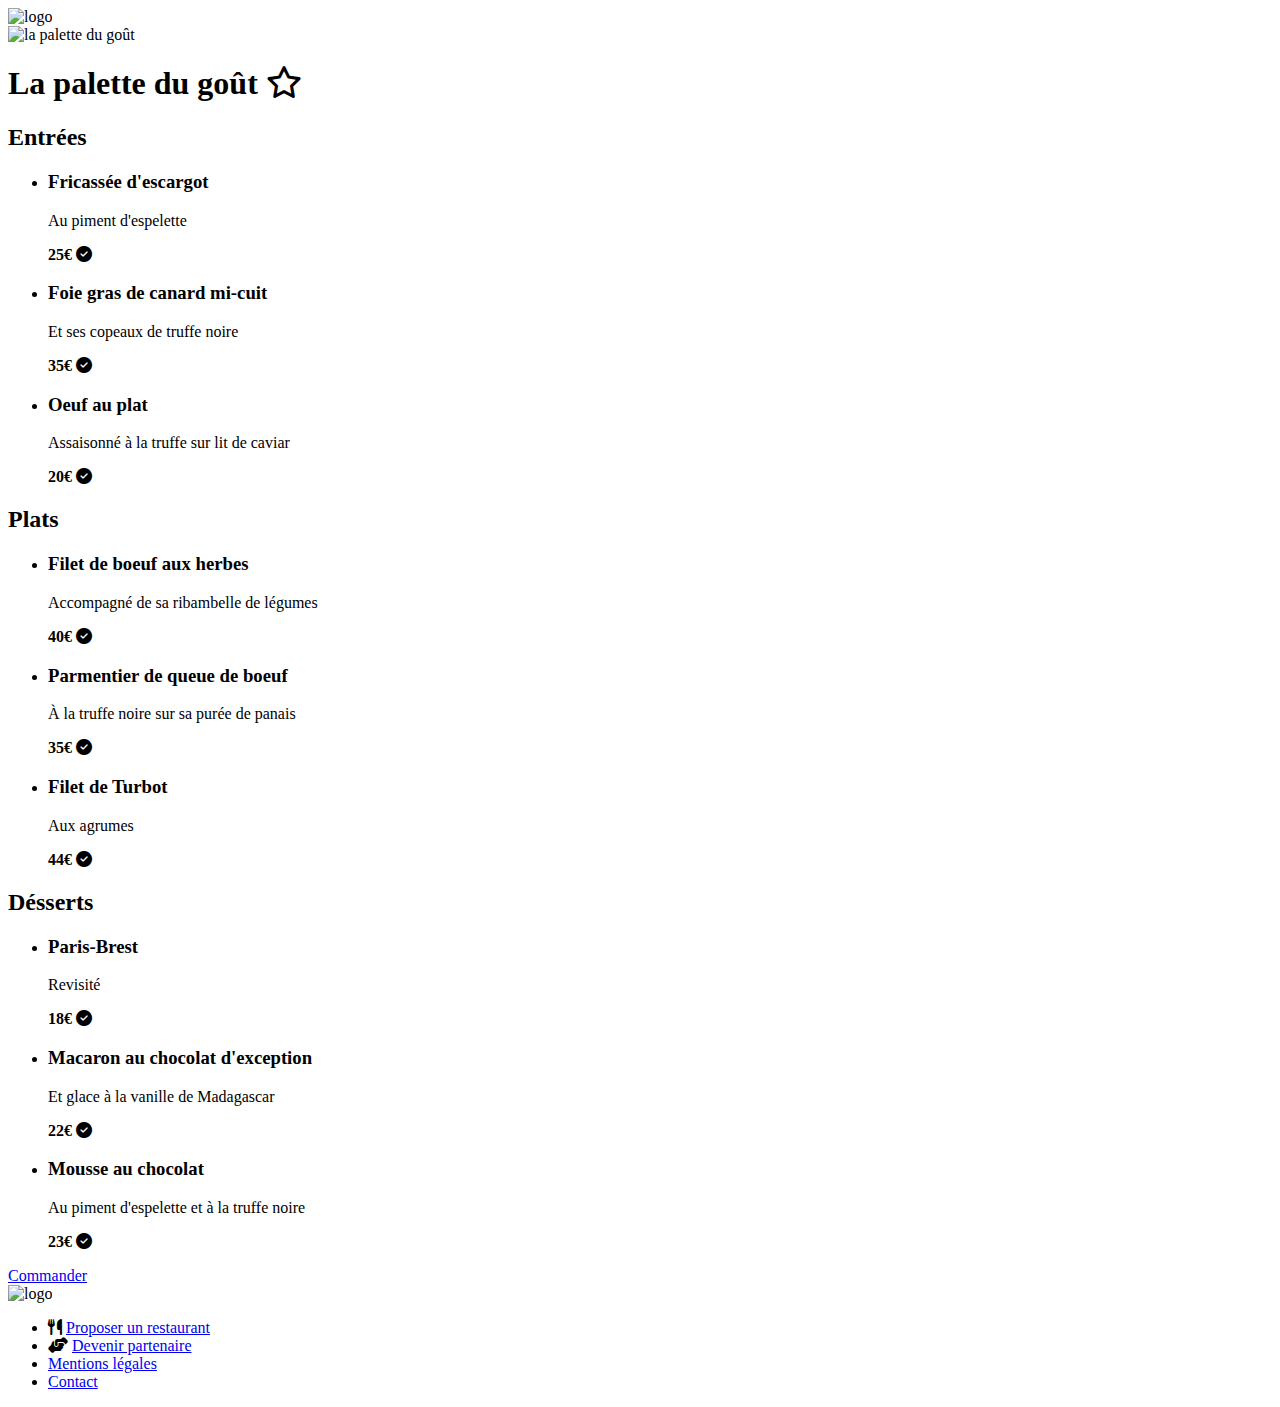
==== cartes/la_palette_du_gout.html @ 10f86289 "post 1" ====
<!DOCTYPE html>
<html lang="fr">
<head>
    <meta charset="UTF-8">
    <meta name="viewport" content="width=device-width, initial-scale=1.0">
    <title>Ohmyfood La palette du goût</title>
    <link rel="stylesheet" href="https://cdnjs.cloudflare.com/ajax/libs/font-awesome/6.1.1/css/all.min.css">
    <link rel="stylesheet" href="style.css">
</head>

<body>
    <header>
        <img src="MaquettesOhmyfood/images/logo/ohmyfood.png" alt="logo" class="logo">
    </header>
    <section>
        <img src="MaquettesOhmyfood/images/restaurants/jay-wennington-N_Y88TWmGwA-unsplash.jpg" alt="la palette du goût" class="photo-resto"/>
    </section>

<main>
    <article class="articles_menus">

        <h1>La palette du goût
            <i class="fa-regular fa-star"></i>
        </h1>

        <section class="menus">
            <h2>Entrées</h2>
            <ul class="entrees_menus">
                <li>
                    <section class="textes_menus">
                        <h3>Fricassée d'escargot</h3>
                        <p>Au piment d'espelette</p>
                    </section>
                    <b>25€</b>
                    <i class="fas fa-circle-check"></i>
                </li>
                <li>
                    <section class="textes_menus">
                        <h3>Foie gras de canard mi-cuit</h3>
                        <p>Et ses copeaux de truffe noire</p>
                    </section>
                    <b>35€</b>
                    <i class="fas fa-circle-check"></i>
                </li>
                <li>
                    <section class="textes_menus">
                        <h3>Oeuf au plat</h3>
                        <p>Assaisonné à la truffe sur lit de caviar</p>
                    </section>
                    <b>20€</b>
                    <i class="fas fa-circle-check"></i>
                </li>
            </ul>
        </section>

        <section class="menus">
            <h2>Plats</h2>
            <ul class="plats_menus">
                <li>
                    <section class="textes_menus">
                        <h3>Filet de boeuf aux herbes</h3>
                        <p>Accompagné de sa ribambelle de légumes</p>
                    </section>
                    <b>40€</b>
                    <i class="fas fa-circle-check"></i>
                </li>
                <li>
                    <section class="textes_menus">
                        <h3>Parmentier de queue de boeuf</h3>
                        <p>À la truffe noire sur sa purée de panais</p>
                    </section>
                    <b>35€</b>
                    <i class="fas fa-circle-check"></i>
                </li>
                <li>
                    <section class="textes_menus">
                        <h3>Filet de Turbot</h3>
                        <p>Aux agrumes</p>
                    </section>
                    <b>44€</b>
                    <i class="fas fa-circle-check"></i>
                </li>
            </ul>
        </section>

        <section class="menus">
            <h2>Désserts</h2>
            <ul class="desserts_menus">
                <li>
                    <section class="textes_menus">
                        <h3>Paris-Brest</h3>
                        <p>Revisité</p>
                    </section>
                    <b>18€</b>
                        <i class="fas fa-circle-check"></i>
                </li>
                <li>
                    <section class="textes_menus">
                        <h3>Macaron au chocolat d'exception</h3>
                        <p>Et glace à la vanille de Madagascar</p>
                    </section>
                    <b>22€</b>
                        <i class="fas fa-circle-check"></i>
                </li>
                <li>
                    <section class="textes_menus">
                        <h3>Mousse au chocolat</h3>
                        <p>Au piment d'espelette et à la truffe noire</p>
                    </section>
                    <b>23€</b>
                    <i class="fas fa-circle-check"></i>
                </li>
            </ul>
        </section>

        <a href="#">Commander</a>
    </article>
</main>
<footer>
    <img src="MaquettesOhmyfood/images/logo/ohmyfood.png" alt="logo" class="logo">
    <ul>
        <li>
            <i class="fas fa-utensils"></i>
            <a href="#">Proposer un restaurant</a>
        </li>
        <li>
            <i class="fas fa-handshake-angle"></i>
            <a href="#">Devenir partenaire</a>
        </li>
        <li>
            <a href="#">Mentions légales</a>
        </li>
        <li>
            <a href="#">Contact</a>
        </li>
    </ul>
</footer>
</body>
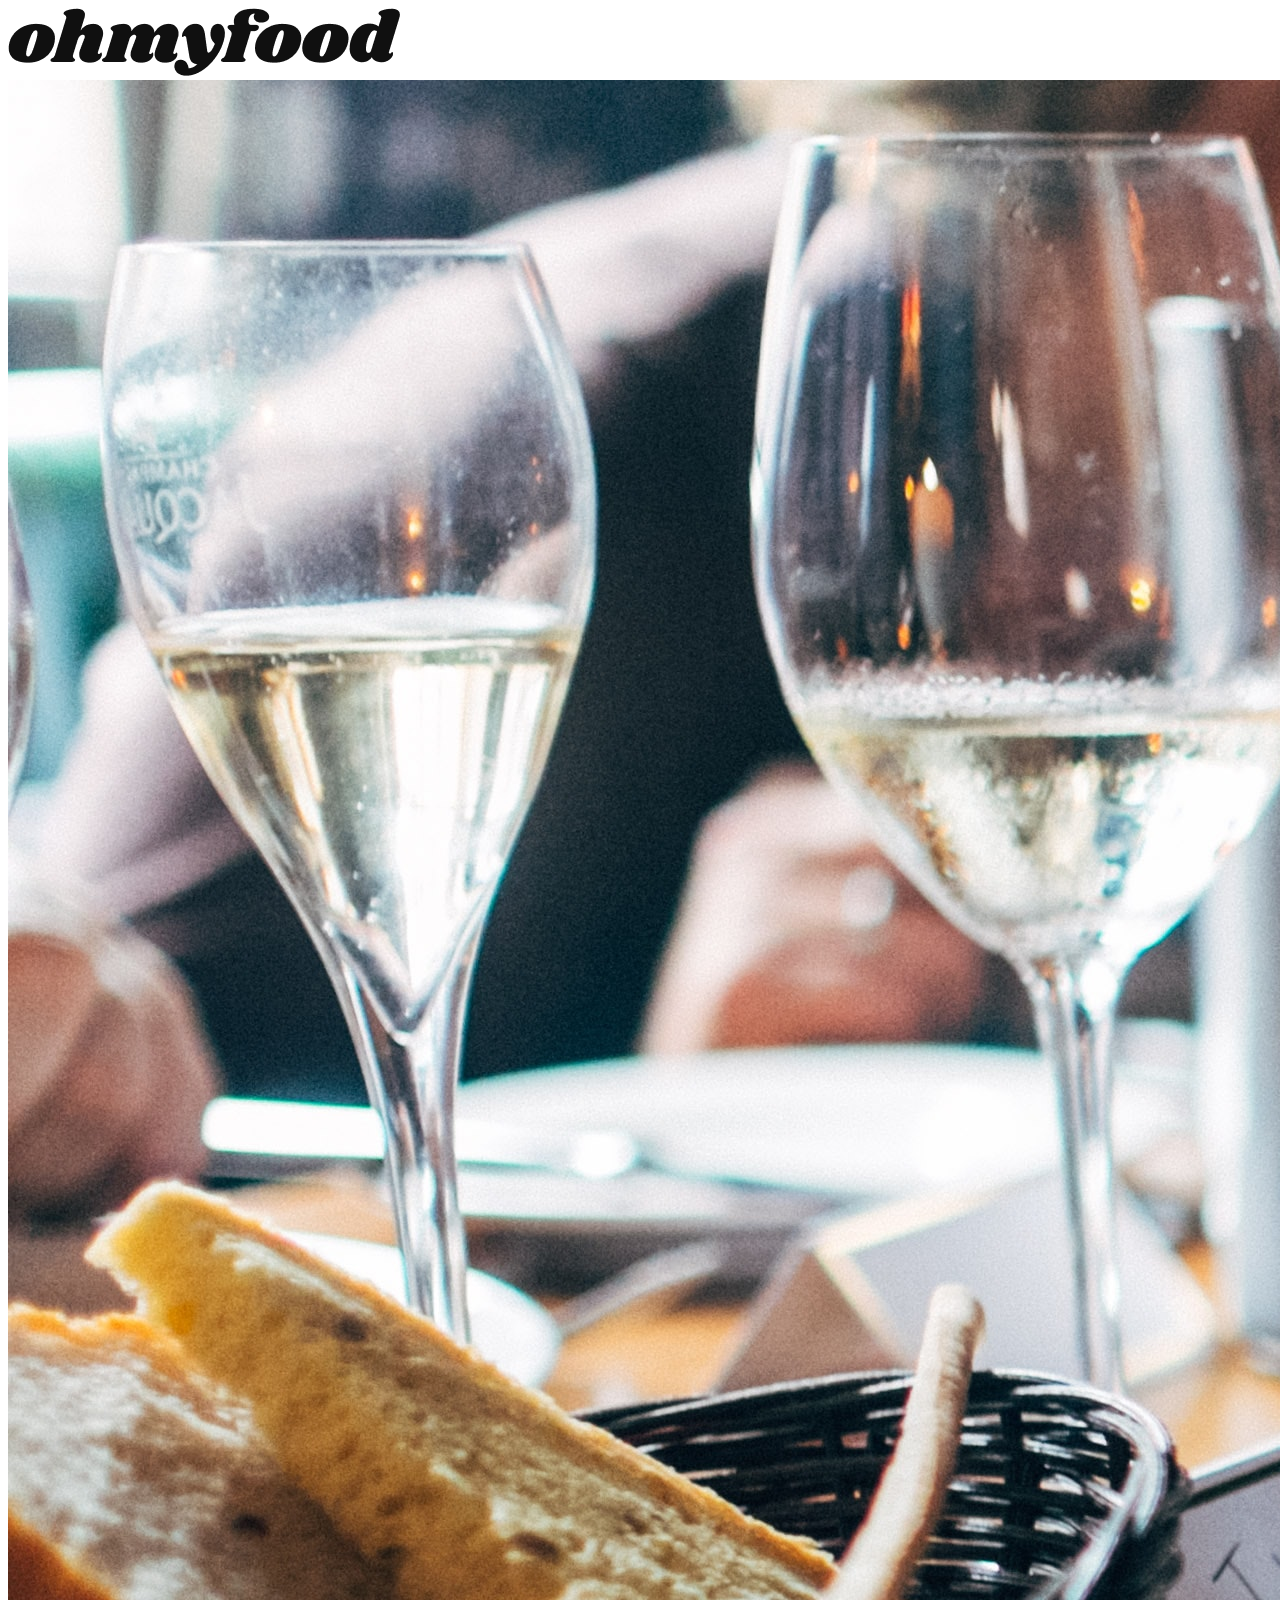
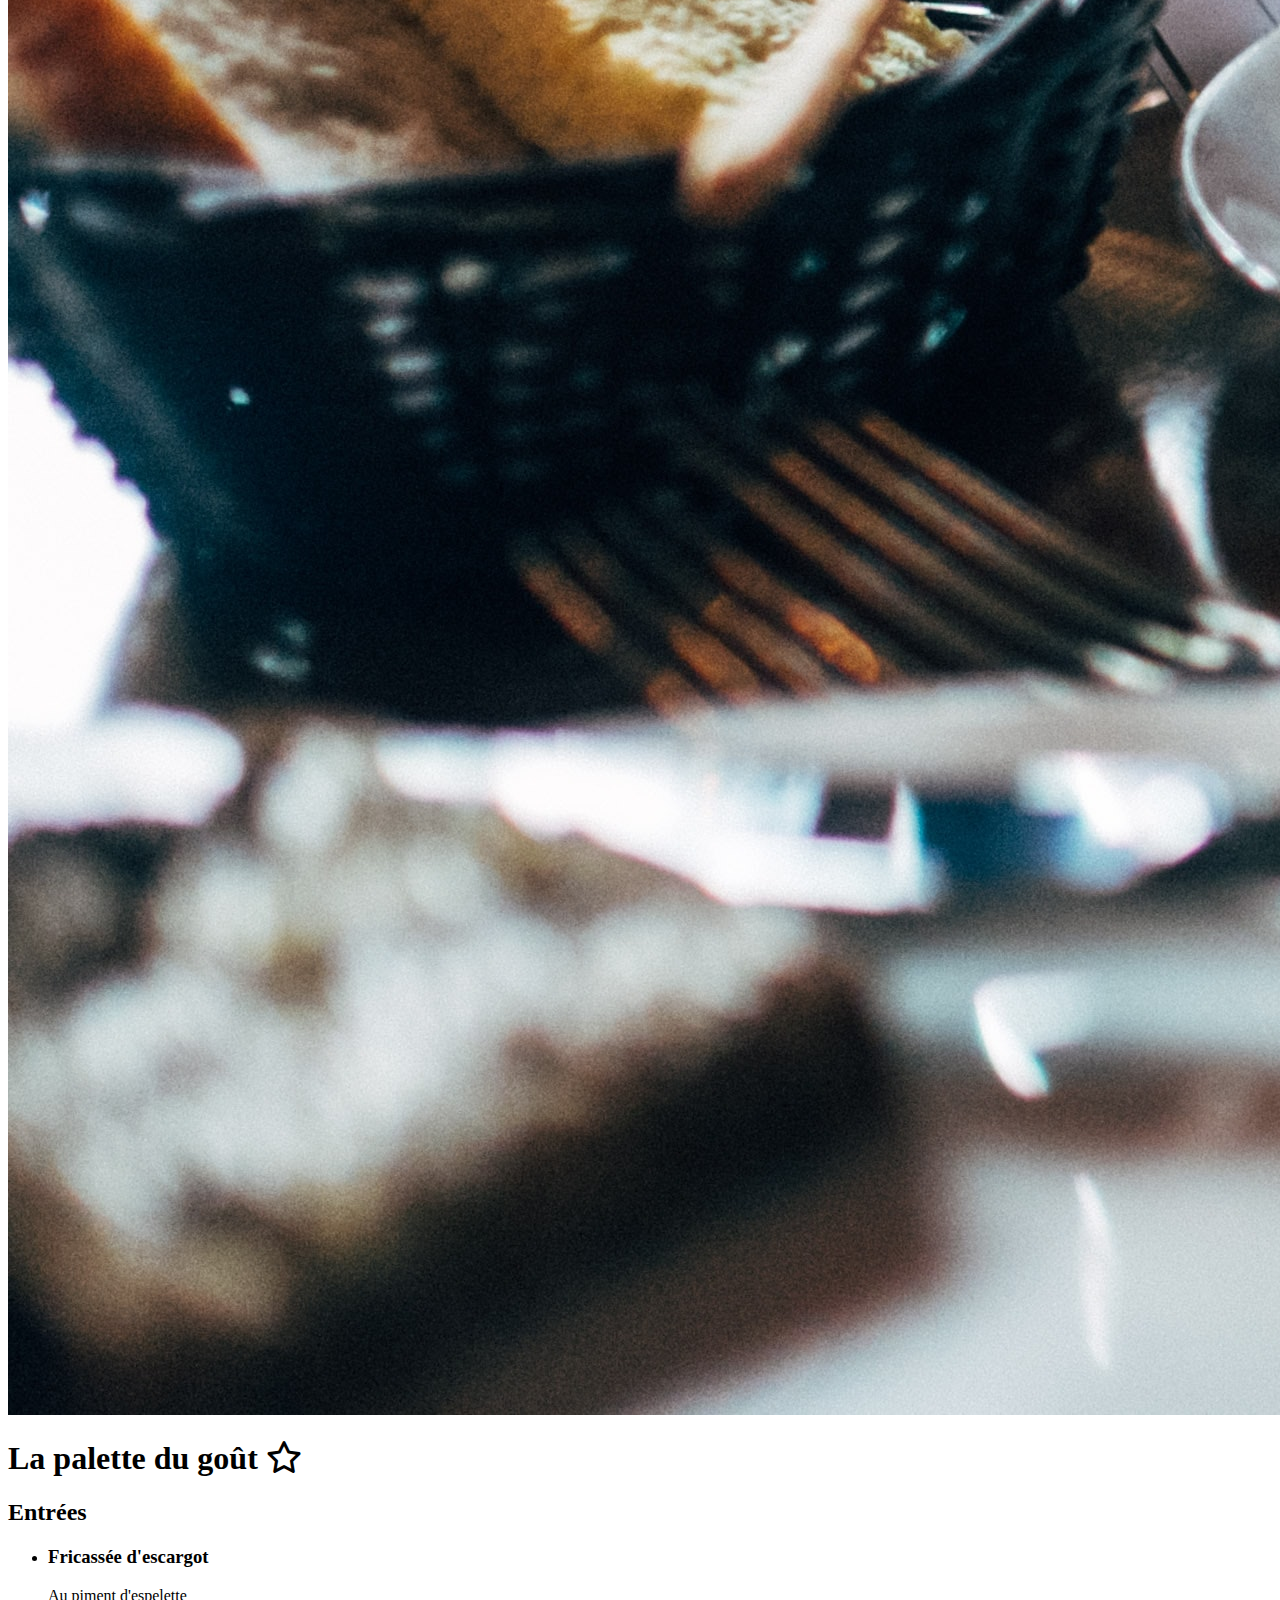
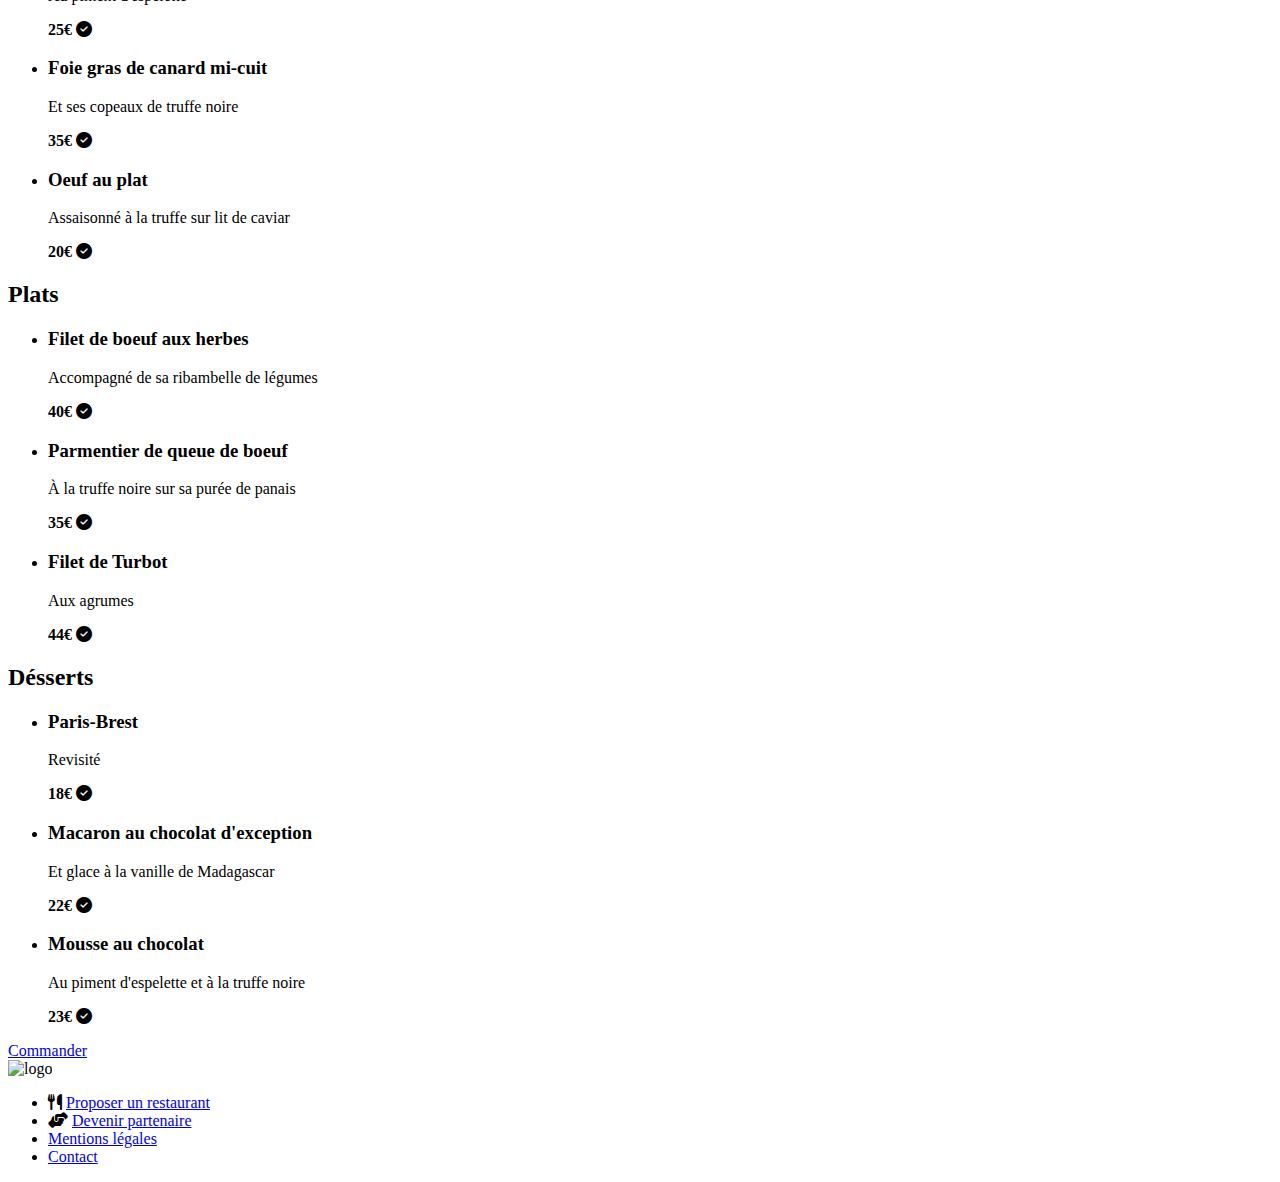
==== commit 3525673a: "chg img header" ====
--- a/cartes/la_palette_du_gout.html
+++ b/cartes/la_palette_du_gout.html
@@ -10,10 +10,10 @@
 
 <body>
     <header>
-        <img src="MaquettesOhmyfood/images/logo/ohmyfood.png" alt="logo" class="logo">
+        <img src="../images/logo/ohmyfood.png" alt="logo" class="logo">
     </header>
     <section>
-        <img src="MaquettesOhmyfood/images/restaurants/jay-wennington-N_Y88TWmGwA-unsplash.jpg" alt="la palette du goût" class="photo-resto"/>
+        <img src="../images/restaurants/jay-wennington-N_Y88TWmGwA-unsplash.jpg" alt="la palette du goût" class="photo-resto"/>
     </section>
 
 <main>
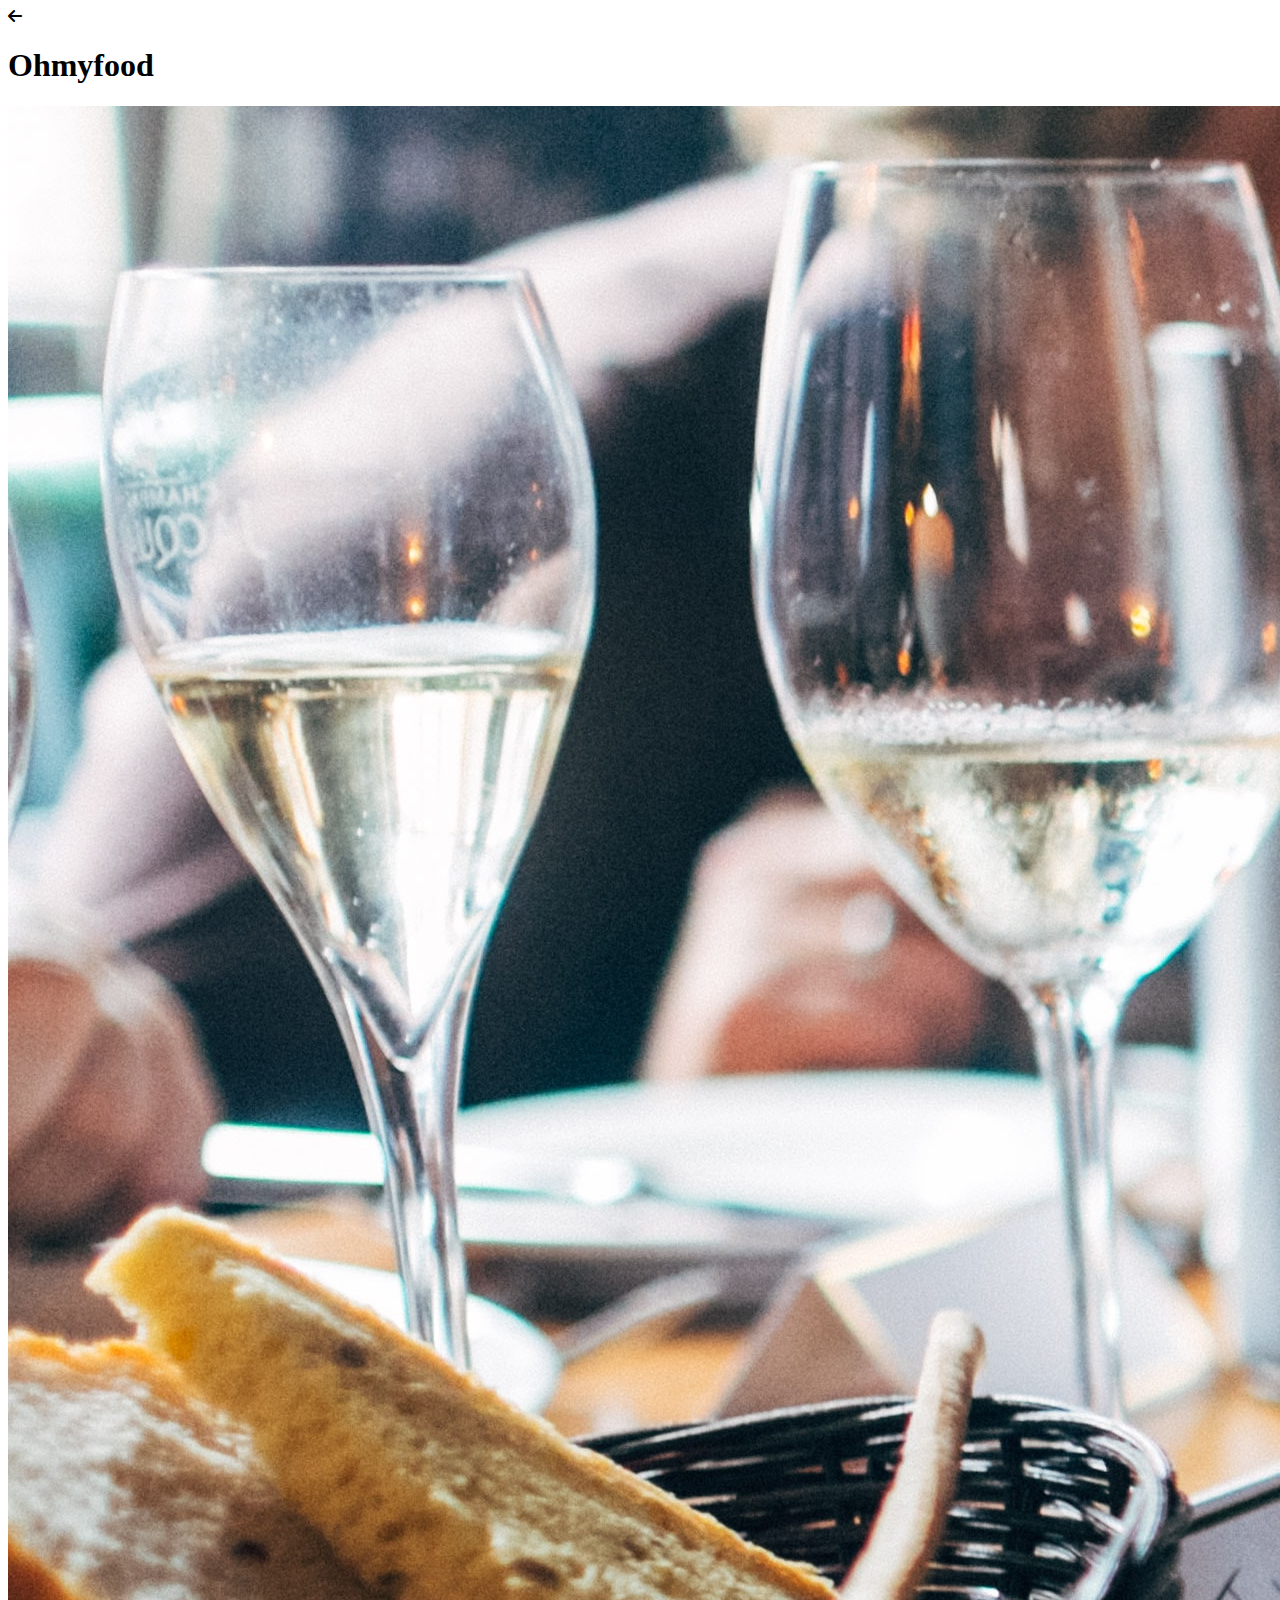
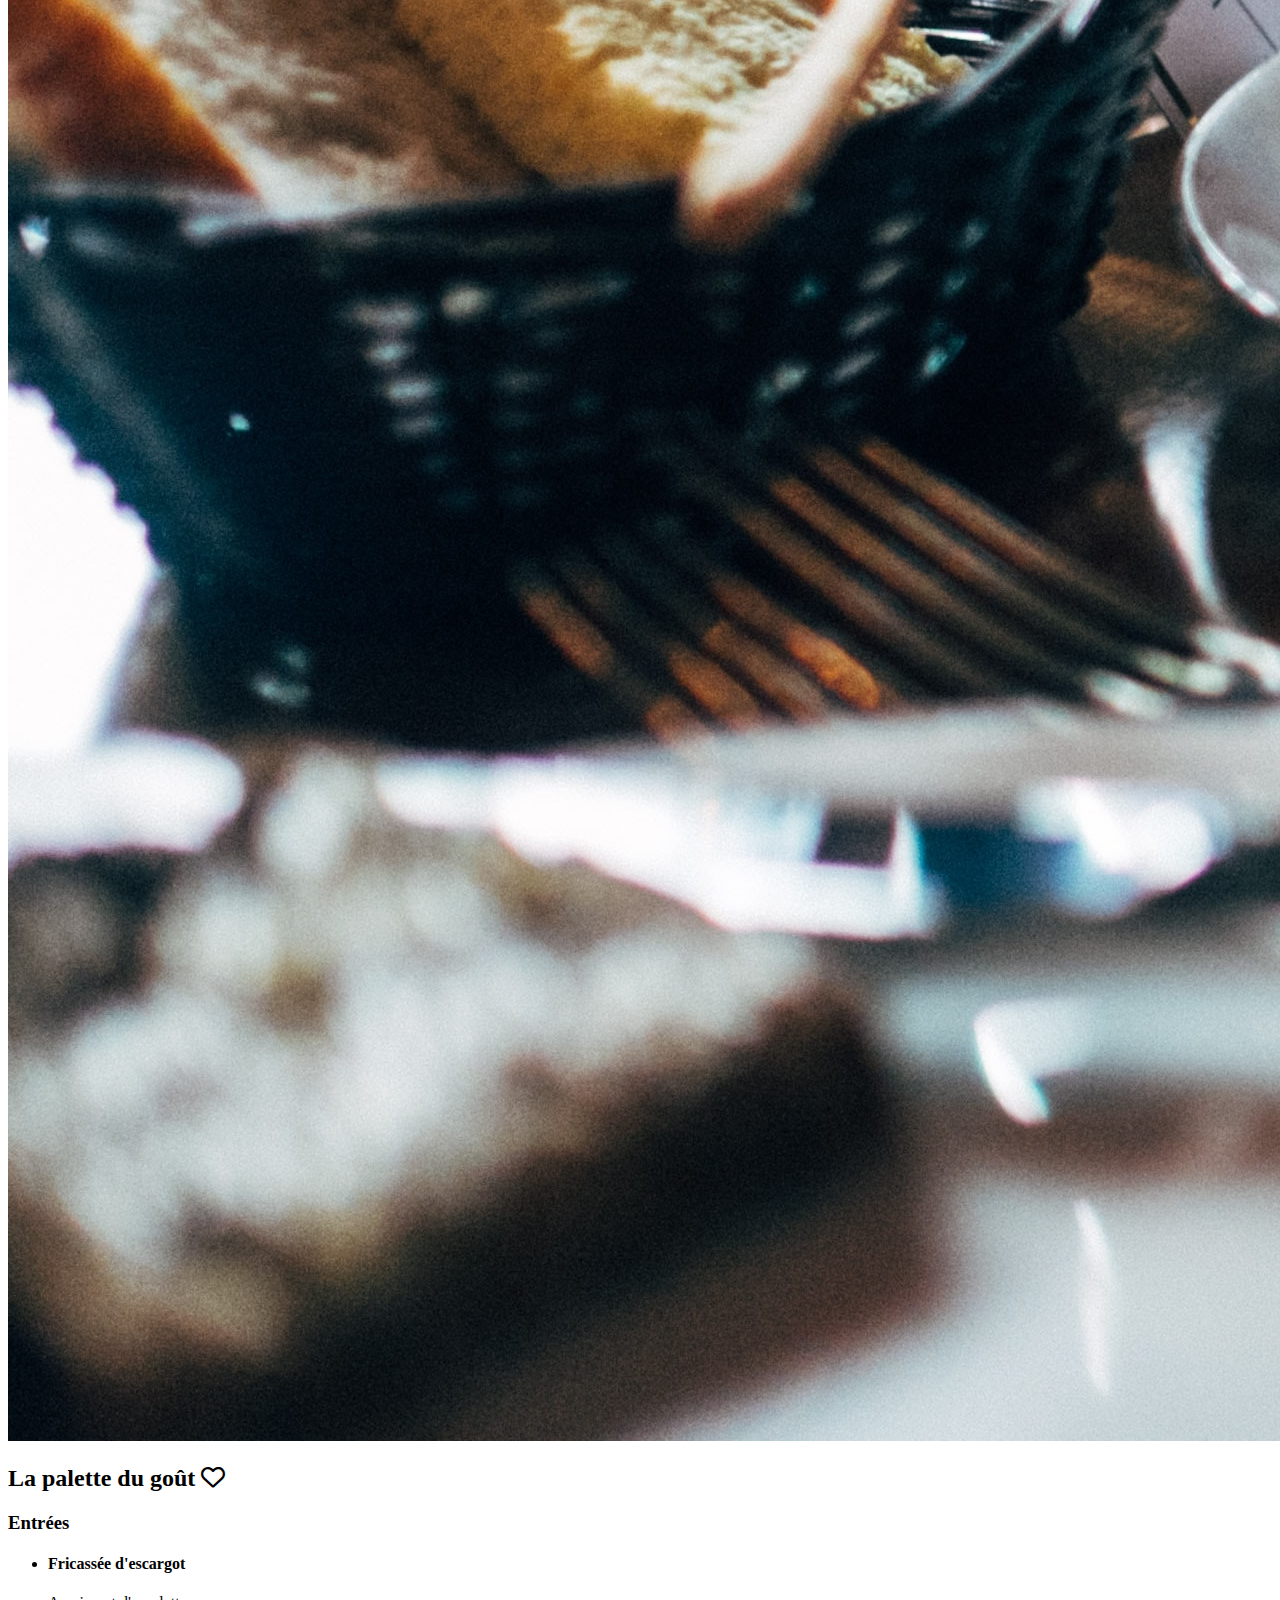
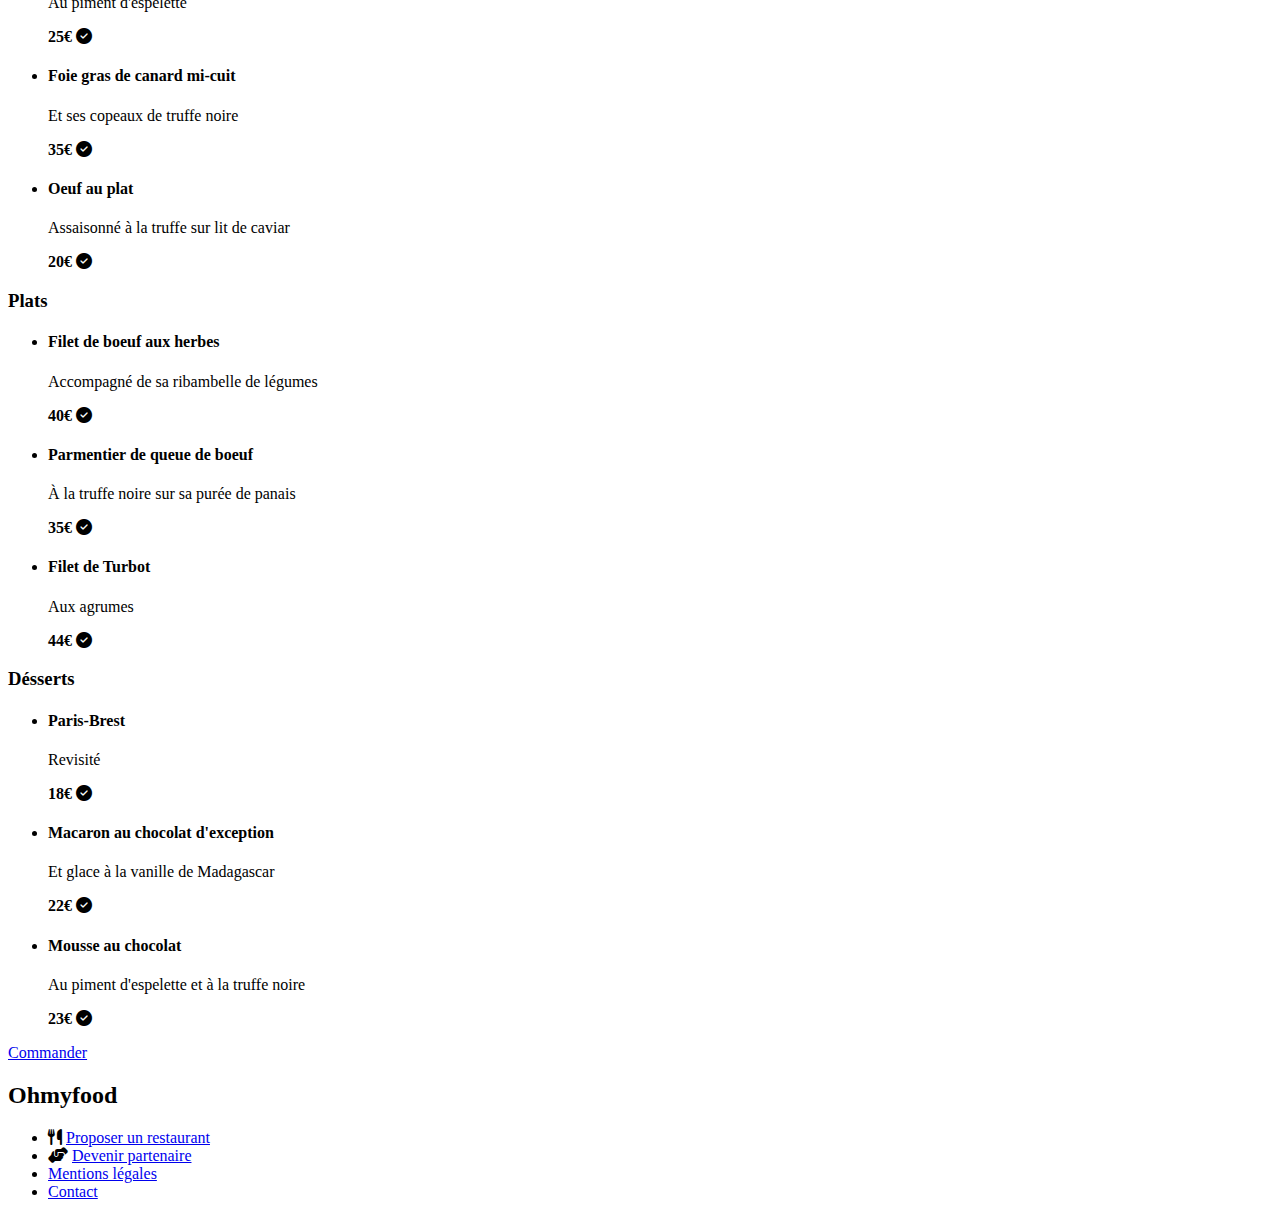
==== commit c83b8001: "css 1" ====
--- a/cartes/la_palette_du_gout.html
+++ b/cartes/la_palette_du_gout.html
@@ -5,30 +5,33 @@
     <meta name="viewport" content="width=device-width, initial-scale=1.0">
     <title>Ohmyfood La palette du goût</title>
     <link rel="stylesheet" href="https://cdnjs.cloudflare.com/ajax/libs/font-awesome/6.1.1/css/all.min.css">
-    <link rel="stylesheet" href="style.css">
+    <link rel="stylesheet" href="../style.css">
 </head>
 
 <body>
+    <header class="header_cartes">
+        <a href="../index.html" class="fleche_retour" title="Retour page précédente"></a>
+        <i class="fa-solid fa-arrow-left"></i>
+        <h1>Ohmyfood</h1>
+    </header>
+
+<main class="main_cartes">
     <header>
-        <img src="../images/logo/ohmyfood.png" alt="logo" class="logo">
+        <img src="../images/restaurants/jay-wennington-N_Y88TWmGwA-unsplash.jpg" alt="la palette du goût" class="photo-menus"/>
     </header>
-    <section>
-        <img src="../images/restaurants/jay-wennington-N_Y88TWmGwA-unsplash.jpg" alt="la palette du goût" class="photo-resto"/>
-    </section>
 
-<main>
     <article class="articles_menus">
 
-        <h1>La palette du goût
-            <i class="fa-regular fa-star"></i>
-        </h1>
+        <h2>La palette du goût
+            <i class="fa-regular fa-heart heart-menus"></i>
+        </h2>
 
         <section class="menus">
-            <h2>Entrées</h2>
+            <h3>Entrées</h3>
             <ul class="entrees_menus">
                 <li>
                     <section class="textes_menus">
-                        <h3>Fricassée d'escargot</h3>
+                        <h4>Fricassée d'escargot</h4>
                         <p>Au piment d'espelette</p>
                     </section>
                     <b>25€</b>
@@ -36,7 +39,7 @@
                 </li>
                 <li>
                     <section class="textes_menus">
-                        <h3>Foie gras de canard mi-cuit</h3>
+                        <h4>Foie gras de canard mi-cuit</h4>
                         <p>Et ses copeaux de truffe noire</p>
                     </section>
                     <b>35€</b>
@@ -44,7 +47,7 @@
                 </li>
                 <li>
                     <section class="textes_menus">
-                        <h3>Oeuf au plat</h3>
+                        <h4>Oeuf au plat</h4>
                         <p>Assaisonné à la truffe sur lit de caviar</p>
                     </section>
                     <b>20€</b>
@@ -54,11 +57,11 @@
         </section>
 
         <section class="menus">
-            <h2>Plats</h2>
+            <h3>Plats</h3>
             <ul class="plats_menus">
                 <li>
                     <section class="textes_menus">
-                        <h3>Filet de boeuf aux herbes</h3>
+                        <h4>Filet de boeuf aux herbes</h4>
                         <p>Accompagné de sa ribambelle de légumes</p>
                     </section>
                     <b>40€</b>
@@ -66,7 +69,7 @@
                 </li>
                 <li>
                     <section class="textes_menus">
-                        <h3>Parmentier de queue de boeuf</h3>
+                        <h4>Parmentier de queue de boeuf</h4>
                         <p>À la truffe noire sur sa purée de panais</p>
                     </section>
                     <b>35€</b>
@@ -74,7 +77,7 @@
                 </li>
                 <li>
                     <section class="textes_menus">
-                        <h3>Filet de Turbot</h3>
+                        <h4>Filet de Turbot</h4>
                         <p>Aux agrumes</p>
                     </section>
                     <b>44€</b>
@@ -84,11 +87,11 @@
         </section>
 
         <section class="menus">
-            <h2>Désserts</h2>
+            <h3>Désserts</h3>
             <ul class="desserts_menus">
                 <li>
                     <section class="textes_menus">
-                        <h3>Paris-Brest</h3>
+                        <h4>Paris-Brest</h4>
                         <p>Revisité</p>
                     </section>
                     <b>18€</b>
@@ -96,7 +99,7 @@
                 </li>
                 <li>
                     <section class="textes_menus">
-                        <h3>Macaron au chocolat d'exception</h3>
+                        <h4>Macaron au chocolat d'exception</h4>
                         <p>Et glace à la vanille de Madagascar</p>
                     </section>
                     <b>22€</b>
@@ -104,7 +107,7 @@
                 </li>
                 <li>
                     <section class="textes_menus">
-                        <h3>Mousse au chocolat</h3>
+                        <h4>Mousse au chocolat</h4>
                         <p>Au piment d'espelette et à la truffe noire</p>
                     </section>
                     <b>23€</b>
@@ -117,7 +120,7 @@
     </article>
 </main>
 <footer>
-    <img src="MaquettesOhmyfood/images/logo/ohmyfood.png" alt="logo" class="logo">
+    <h2>Ohmyfood</h2>
     <ul>
         <li>
             <i class="fas fa-utensils"></i>
--- a/style.css
+++ b/style.css
@@ -0,0 +1,372 @@
+@import url('https://fonts.googleapis.com/css2?family=Roboto:wght@400;500;700&family=Shrikhand&display=swap');
+
+@media screen and (max-width: 767px) {
+body {
+    box-sizing: content-box;
+    margin: auto;
+    font-size: 16px;
+    font-family: "Roboto", Arial, sans-serif;
+}
+/*---------------header-----------------*/
+
+header {
+  width: 100%;
+  font-family: "Shrikhand";
+  text-align: center;
+  }
+
+form {
+  margin: auto;
+	padding: 20px 0 20px 0;
+  width: 100%;
+  background-color: rgb(222, 222, 222);
+  text-align: center;
+}
+
+.searchbar {
+	border: none;
+  text-align: center;
+  background-color: rgb(222, 222, 222);
+  font-size: 15px;
+  color: black;
+  width: 120px;
+}
+
+.searchbar:focus{
+  outline: none;
+}
+
+.searchbar::placeholder{
+  opacity: 1;
+  color: black;
+}
+
+.presentation {
+  display: flex;
+  flex-direction: column;
+  align-items: center;
+  margin-bottom: 50px;
+  padding: 30px 0 50px 0;
+  background-color: rgb(232, 232, 232);
+}
+
+.presentation h2{
+  margin: 0;
+  padding-bottom: 10px;
+  width: 90%;
+  text-align: center;
+}
+
+.presentation p {
+  margin: 0;
+  padding-bottom: 25px;
+  width: 90%;
+  text-align: center;
+}
+
+.presentation a {
+  border: none;
+  border-radius: 30px;
+  padding: 18px 30px 18px 30px;
+  background-color: rgb(180, 133, 223);
+  box-shadow: 0 5px 5px 5px rgba(128, 128, 128, 0.148);
+  color: white;
+  text-decoration: none;
+}
+
+.fonctionnement h2{
+  margin: auto;
+  margin-top: auto;
+  width: 90%;
+  margin-top: 50px;
+  font-size: 25px;
+  font-weight: bold;
+  margin-bottom: 25px;
+}
+
+.fonctionnement_liste {
+  padding: 0%;
+  padding-bottom: 10px;
+}
+
+.fonctionnement li {
+  position: relative;
+  display: flex;
+  flex-direction: row;
+  align-items: center;
+  margin: auto;
+  margin-bottom: 25px;
+  border-radius: 25px;
+  padding: 8px 0 8px 0;
+  width: 85%;
+  box-shadow:0 5px 5px 5px rgba(86, 86, 86, 0.171);
+  background-color: rgb(232, 232, 232);
+}
+
+.fonctionnement_liste .fas {
+  margin: 0 20px 0 30px;
+  text-decoration: none;
+  color: rgb(156, 156, 156);
+  font-size: 20px;
+}
+
+.fonct_nbr {
+  position: absolute;
+  left: -11px;
+  border-radius: 100%;
+  padding: 3px 8px;
+  font-size: 18px;
+  background-color: rgb(202, 113, 202);
+  color: white;
+}
+
+main article {
+  display: flex;
+  flex-direction: column;
+  padding: 50px 0 40px 0;
+  width: 100%;
+  background-color: rgb(217, 217, 217);
+}
+
+.restaurants h2 {
+  margin: auto;
+  width: 90%;
+}
+
+main a {
+  text-decoration: none;
+}
+
+.selections_restaurants{
+  position: relative;
+  display: flex;
+  flex-direction: column;
+  margin: 20px;
+  border-radius: 30px;
+  height: 250px;
+  overflow: hidden;
+  box-shadow:0 5px 5px 5px rgb(179, 179, 179);
+  background-color: white;
+}
+
+.photo-resto{
+  width: 100%;
+  height: 100%;
+  object-fit: cover;
+  overflow: hidden;
+}
+
+.selections_restaurants h3{
+  margin: 20px 0 0 15px;
+  color: #000000;
+}
+
+.selections_restaurants p {
+  margin: 5px 0 0 15px;
+  color: #000000;
+}
+
+figure i {
+  position: absolute;
+  right: 30px;
+  bottom: 28px;
+  font-size: 20px;
+  cursor: pointer;
+  color: black;
+}
+
+.full-heart {
+  font-size: 40px;
+  opacity: 0;
+}
+
+.full-heart:active {
+  opacity: 1;
+  color: rgb(186, 51, 155);
+}
+
+footer {
+  background-color: rgb(59, 59, 59);
+  color: #ffffff;
+}
+
+footer h2 {
+  margin: 0;
+  padding: 20px 0 20px 20px;
+  font-size: 20px;
+  font-family: "Shrikhand";
+}
+
+footer a {
+  text-decoration: none;
+  color: #ffffff;
+}
+
+footer ul {
+  margin: 0;
+  padding-bottom: 20px;
+  padding-left: 20px;
+  list-style-type: none;
+}
+
+footer li {
+  padding-bottom: 10px;
+}
+
+.fa-utensils {
+  padding-right: 15px;
+}
+
+.fa-handshake-angle {
+  padding-right: 10px;
+}
+
+.header_cartes {
+  position: relative;
+}
+
+.header_cartes i {
+  position: absolute;
+  top: 10px; 
+  left: 20px;
+  font-size: 25px;
+}
+
+.header_cartes h1{
+  font-weight: bold;
+  font-family: "Shrikhand";
+  font-size: 30px;
+  text-align: center;
+}
+
+.header_cartes a {
+  text-decoration: none;
+  color: #000000;
+}
+
+.photo-menus {
+  width: 100%;
+  max-height: 500px;
+  min-height: 360px;
+  object-fit: cover;
+}
+
+.main_cartes header {
+  height: 300px;
+}
+
+.articles_menus {
+  position: relative;
+  display: flex;
+  flex-direction: column;
+  border-radius: 80px 80px 0 0;
+  border-top-left-radius: 40px;
+  border-top-right-radius: 40px;
+  background-color: rgb(232, 232, 232);
+}
+
+.articles_menus h2 {
+  display: flex;
+  justify-content: space-between;
+  align-items: center;
+  margin: 0;
+  margin-right: 50px;
+  padding-left: 20px;
+  font-family: 'Shrikhand';
+}
+
+.heart-menus {
+  position: absolute;
+  right: 40px;
+  font-size: 20px;
+}
+
+.menus {
+  width: 100%;
+}
+
+.articles_menus h3 {
+  padding-left: 20px;
+  font-weight: normal;
+  text-transform: uppercase;
+}
+
+.articles_menus h3::after{
+  display: flex;
+  border-bottom: 3px solid rgb(130, 238, 182);
+  padding-top: 5px;
+  width: 60px;
+  font-size: 0;
+  content: "-";
+}
+
+.articles_menus ul {
+  display: flex;
+  flex-direction: column;
+  align-items: center;
+  margin-bottom: 5px;
+  padding: 0;
+  list-style-type: none;
+}
+
+.articles_menus li {
+  position: relative;
+  display: flex;
+  justify-content: space-between;
+  align-items: flex-end;
+  margin-bottom: 15px;
+  border-radius: 18px;
+  padding: 12px 0 10px 12px;
+  width: 90%;
+  box-shadow: 5px 5px 3px var(--dark-grey-shadow);
+  overflow: hidden;
+  background-color: #ffffff;
+  cursor: pointer;
+}
+
+.textes_menus {
+  width: 90%;
+  overflow: hidden;
+  text-overflow: ellipsis;
+  white-space: nowrap;
+}
+
+.articles_menus h4 {
+  margin: 0;
+  padding-bottom: 5px; 
+  font-size: 15px;
+  overflow: hidden;
+  text-overflow: ellipsis;
+}
+
+.articles_menus p {
+  margin: 0 10px 5px 0;
+  overflow: hidden;
+  font-size: 13px;
+  text-overflow: ellipsis;
+}
+
+.articles_menus b {
+  display: block;
+  padding-left: 20px;
+  padding-right: 20px;
+  font-weight: bold;
+}
+
+.articles_menus a {
+  text-align: center;
+  border: none;
+  border-radius: 30px;
+  padding: 12px 18px 12px 18px;
+  background-color: rgb(180, 133, 223);
+  box-shadow: 0 5px 5px 5px rgba(128, 128, 128, 0.148);
+  color: white;
+  text-decoration: none;
+  margin-left: 25%;
+  margin-right: 25%;
+  margin-top: 5%;
+}
+
+
+
+}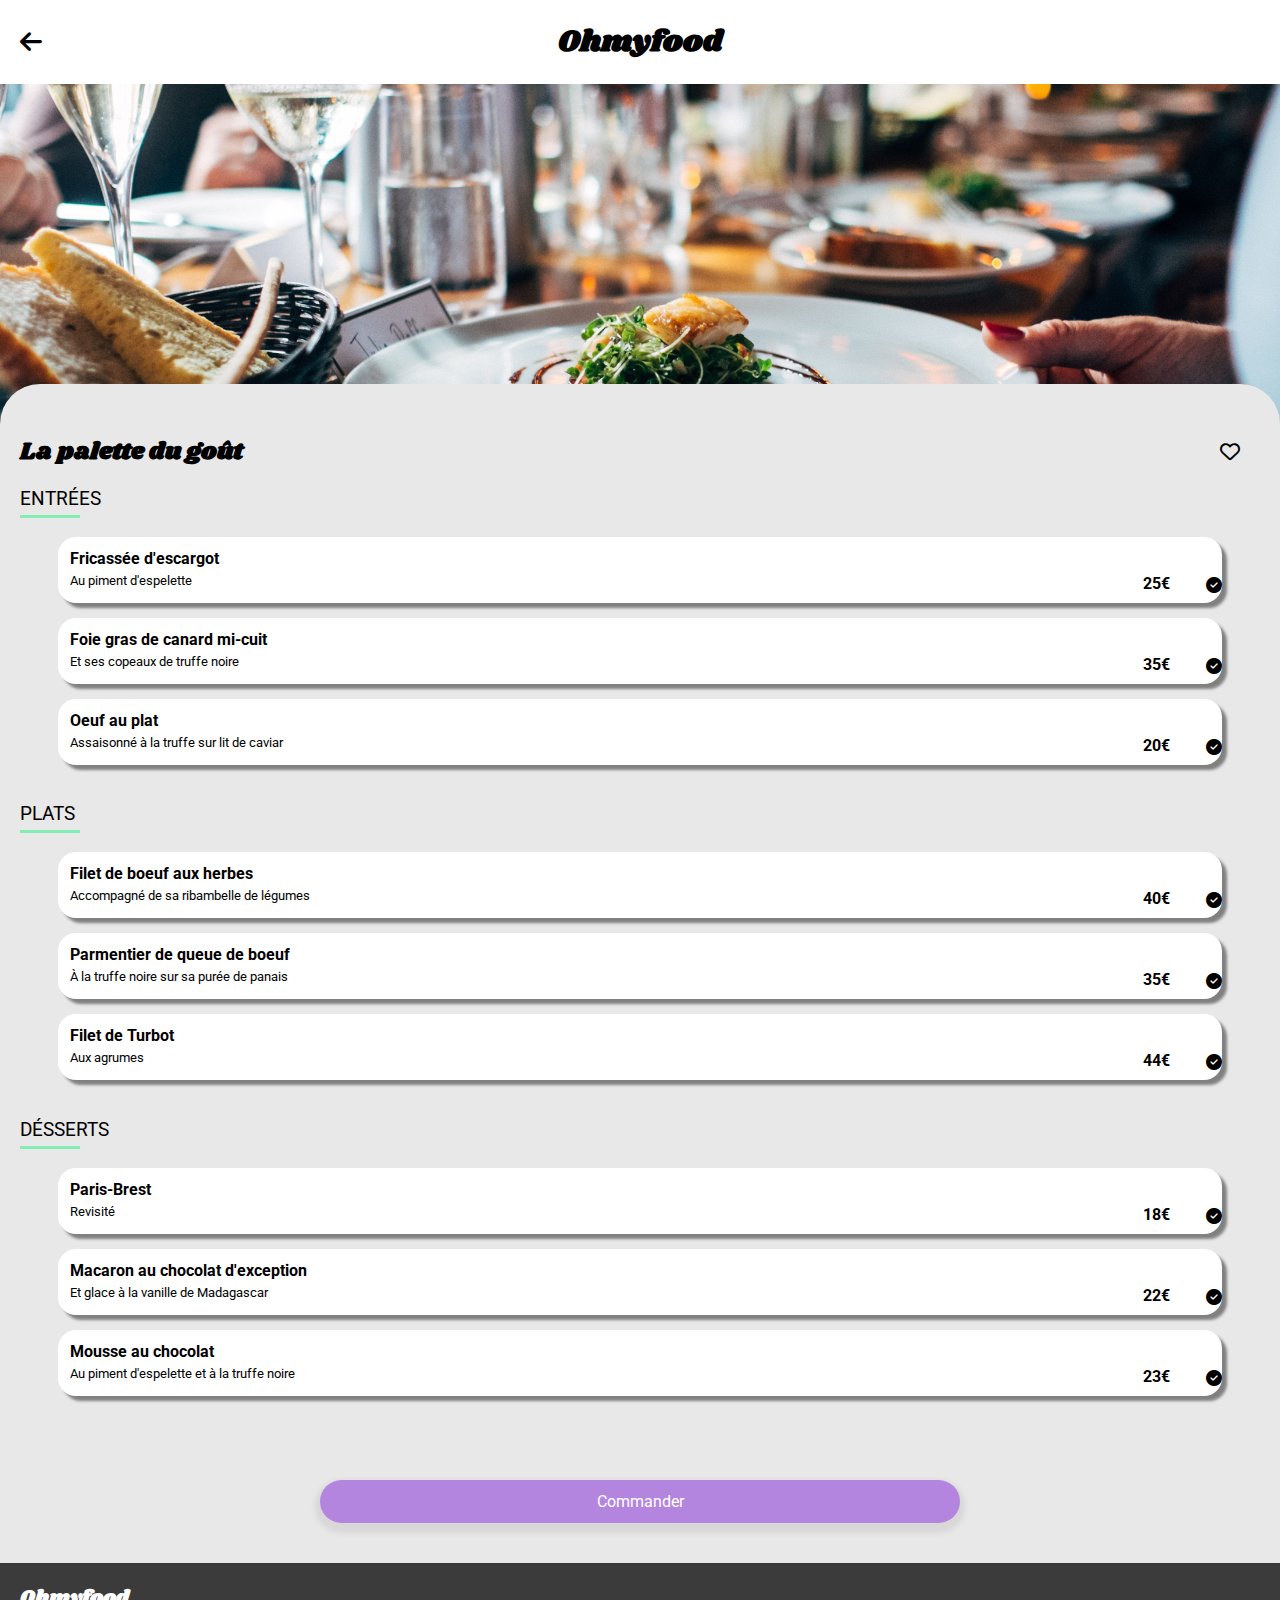
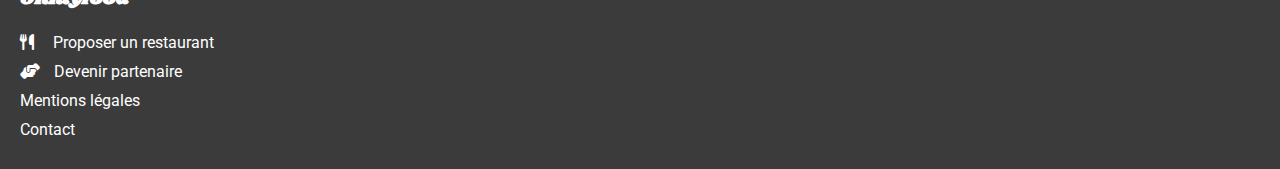
==== commit a22980a7: "css 1.2" ====
--- a/cartes/la_palette_du_gout.html
+++ b/cartes/la_palette_du_gout.html
@@ -10,8 +10,9 @@
 
 <body>
     <header class="header_cartes">
-        <a href="../index.html" class="fleche_retour" title="Retour page précédente"></a>
-        <i class="fa-solid fa-arrow-left"></i>
+        <a href="../index.html" class="fleche_retour" title="Retour page précédente">
+            <i class="fa-solid fa-arrow-left"></i>
+        </a>
         <h1>Ohmyfood</h1>
     </header>
 
--- a/style.css
+++ b/style.css
@@ -1,6 +1,5 @@
 @import url('https://fonts.googleapis.com/css2?family=Roboto:wght@400;500;700&family=Shrikhand&display=swap');
 
-@media screen and (max-width: 767px) {
 body {
     box-sizing: content-box;
     margin: auto;
@@ -318,7 +317,7 @@
   border-radius: 18px;
   padding: 12px 0 10px 12px;
   width: 90%;
-  box-shadow: 5px 5px 3px var(--dark-grey-shadow);
+  box-shadow: 5px 5px 3px grey;
   overflow: hidden;
   background-color: #ffffff;
   cursor: pointer;
@@ -334,7 +333,7 @@
 .articles_menus h4 {
   margin: 0;
   padding-bottom: 5px; 
-  font-size: 15px;
+  font-size: 16px;
   overflow: hidden;
   text-overflow: ellipsis;
 }
@@ -367,6 +366,3 @@
   margin-top: 5%;
 }
 
-
-
-}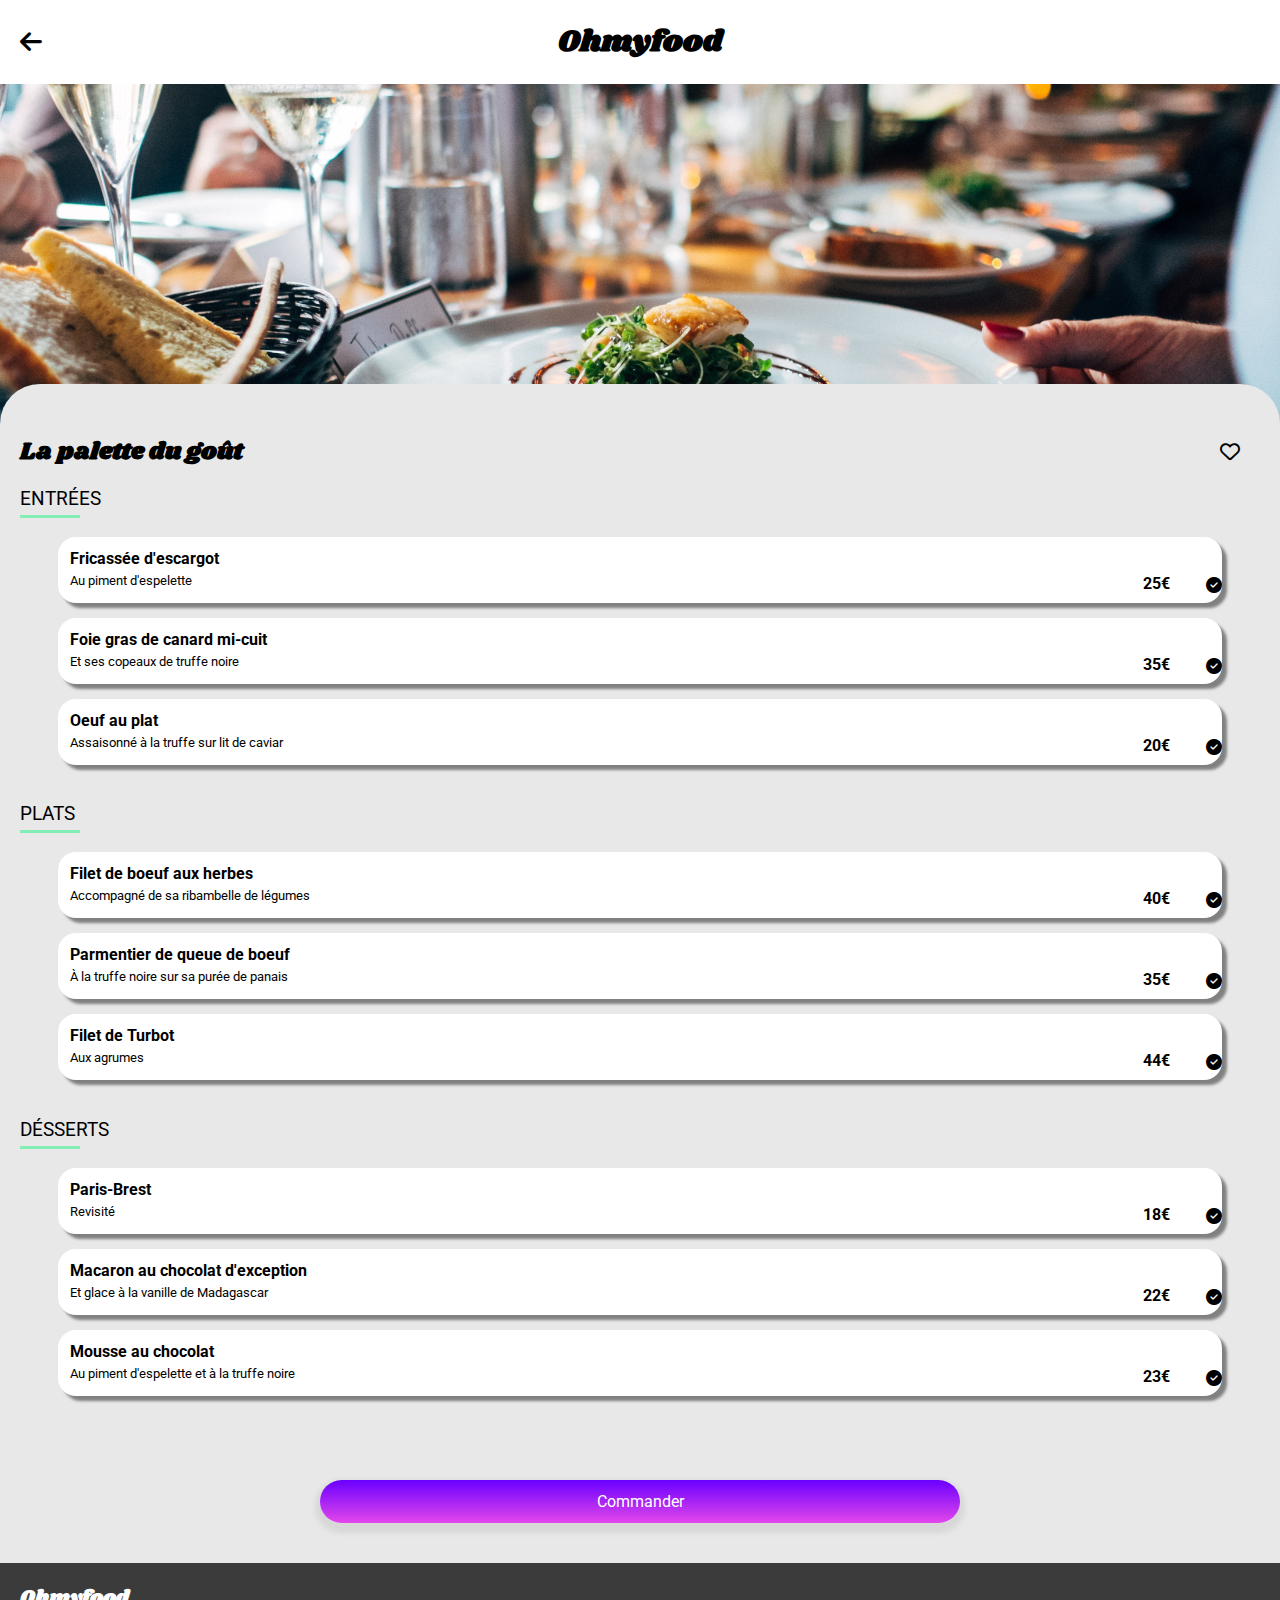
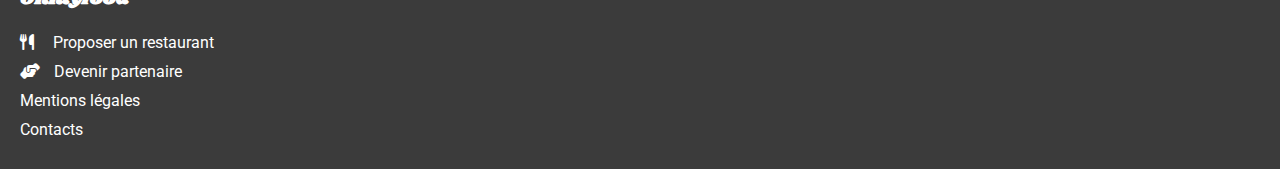
==== commit 4899680f: "contacts" ====
--- a/cartes/la_palette_du_gout.html
+++ b/cartes/la_palette_du_gout.html
@@ -135,7 +135,7 @@
             <a href="#">Mentions légales</a>
         </li>
         <li>
-            <a href="#">Contact</a>
+            <a href="#">Contacts</a>
         </li>
     </ul>
 </footer>
--- a/style.css
+++ b/style.css
@@ -67,10 +67,17 @@
   border: none;
   border-radius: 30px;
   padding: 18px 30px 18px 30px;
-  background-color: rgb(180, 133, 223);
+  background: linear-gradient(rgb(106, 0, 255), rgb(227, 71, 235));
   box-shadow: 0 5px 5px 5px rgba(128, 128, 128, 0.148);
   color: white;
   text-decoration: none;
+}
+
+.presentation a:hover{
+  cursor: pointer;
+  transition-duration: 1s;
+  background: linear-gradient(hsla(297, 80%, 60%, 0.301), rgba(106, 0, 255, 0.302));
+  color: #ffffff;
 }
 
 .fonctionnement h2{
@@ -102,11 +109,23 @@
   background-color: rgb(232, 232, 232);
 }
 
+.fonctionnement li:hover{
+  cursor: pointer;
+  transition-duration: 0.5s;
+  background-color: #d8abea7e;
+  color: #000000;
+}
+
 .fonctionnement_liste .fas {
   margin: 0 20px 0 30px;
   text-decoration: none;
   color: rgb(156, 156, 156);
   font-size: 20px;
+}
+
+.fonctionnement li:hover i.fas{
+  transition-duration: 0.5s;
+  color: #964b94;
 }
 
 .fonct_nbr {
@@ -148,6 +167,12 @@
   background-color: white;
 }
 
+.selections_restaurants:hover{
+  transition-duration: 1s;
+  background-color: rgba(0, 102, 255, 0.253);
+  box-shadow: 10px 10px 10px gray;
+}
+
 .photo-resto{
   width: 100%;
   height: 100%;
@@ -157,12 +182,12 @@
 
 .selections_restaurants h3{
   margin: 20px 0 0 15px;
-  color: #000000;
+  color: black;
 }
 
 .selections_restaurants p {
   margin: 5px 0 0 15px;
-  color: #000000;
+  color: black;
 }
 
 figure i {
@@ -186,7 +211,7 @@
 
 footer {
   background-color: rgb(59, 59, 59);
-  color: #ffffff;
+  color: white;
 }
 
 footer h2 {
@@ -319,7 +344,7 @@
   width: 90%;
   box-shadow: 5px 5px 3px grey;
   overflow: hidden;
-  background-color: #ffffff;
+  background-color: white;
   cursor: pointer;
 }
 
@@ -357,7 +382,7 @@
   border: none;
   border-radius: 30px;
   padding: 12px 18px 12px 18px;
-  background-color: rgb(180, 133, 223);
+  background: linear-gradient(rgb(106, 0, 255), rgb(227, 71, 235));
   box-shadow: 0 5px 5px 5px rgba(128, 128, 128, 0.148);
   color: white;
   text-decoration: none;
@@ -366,3 +391,24 @@
   margin-top: 5%;
 }
 
+.articles_menus a:hover{
+  cursor: pointer;
+  transition-duration: 1s;
+  background: linear-gradient(hsla(297, 80%, 60%, 0.301), rgba(106, 0, 255, 0.302));
+  color: #ffffff;
+}
+
+@keyframes liste-menus {
+  0% {
+    transform: translateY(20px);
+    opacity: 0;
+  }
+  100% {
+    transform: translateY(0);
+    opacity: 1;
+  }
+}
+
+.menus li{
+  animation: liste-menus linear 1s both;
+}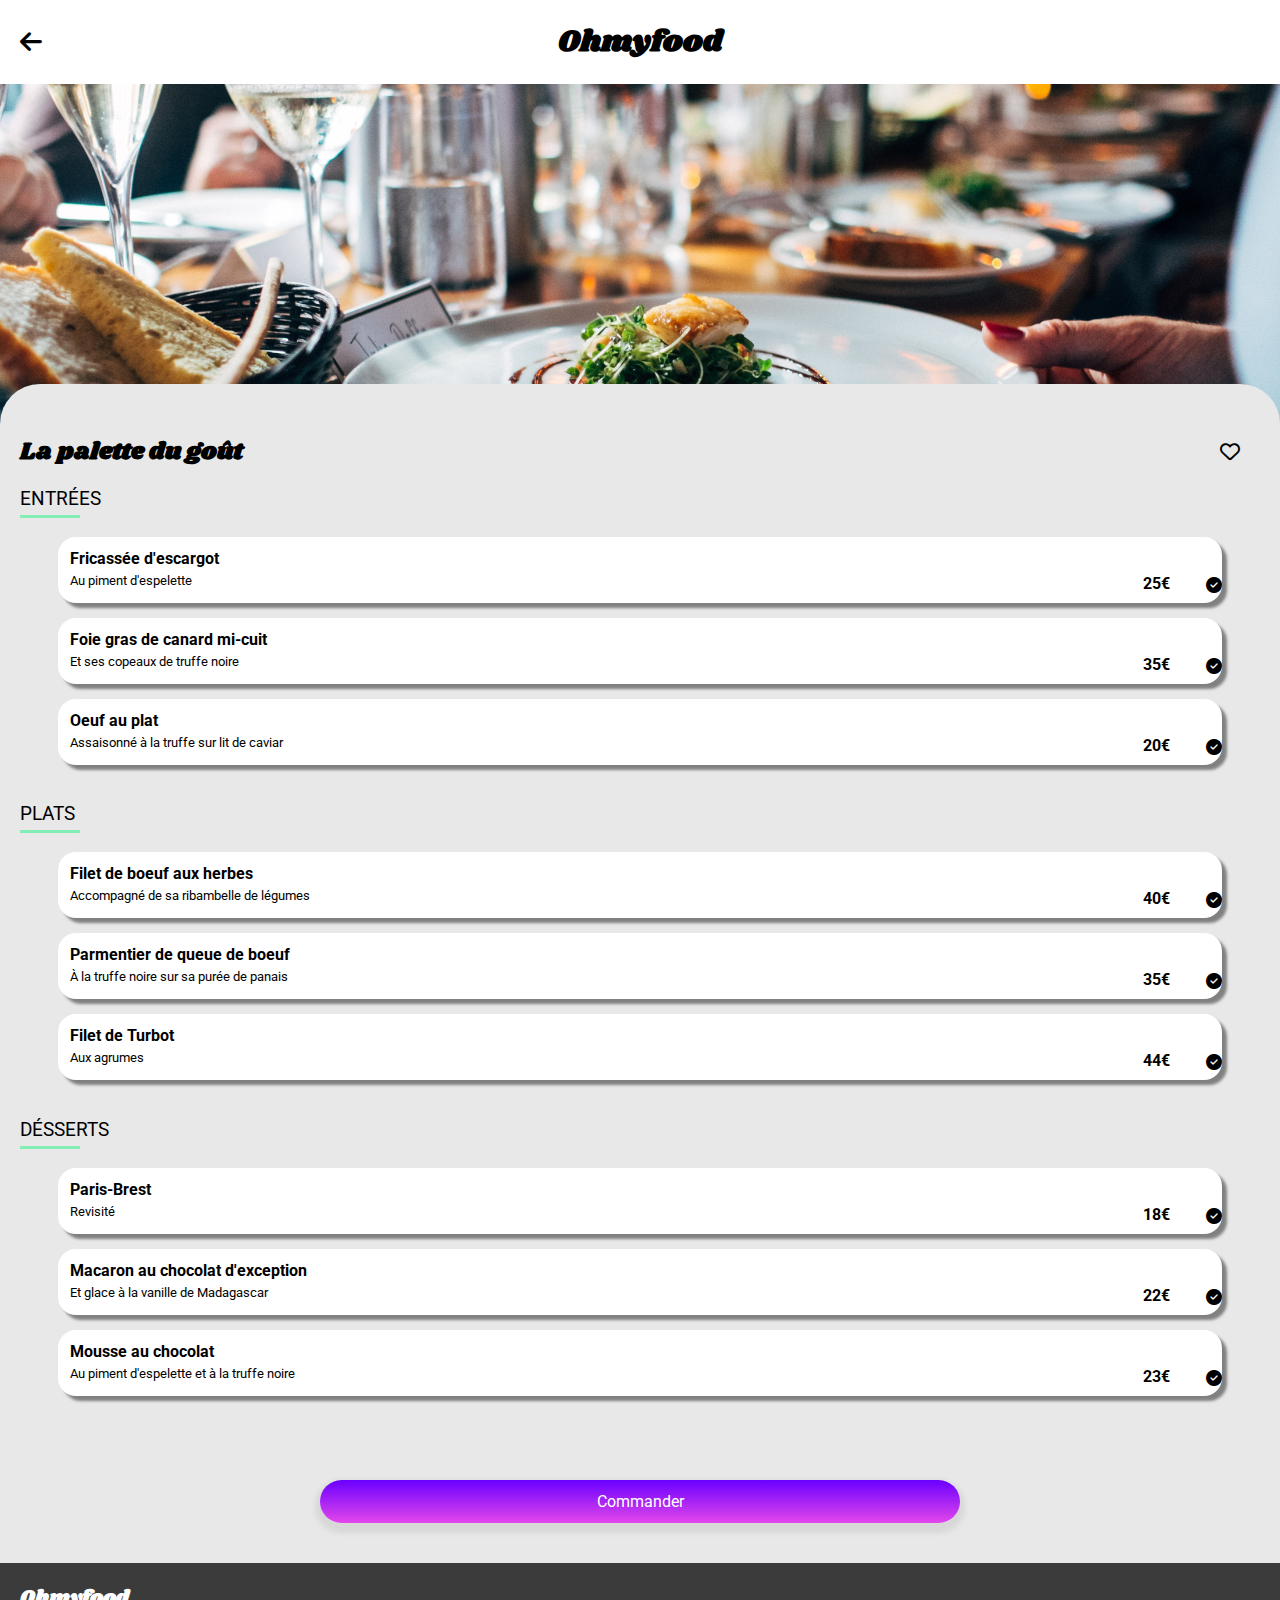
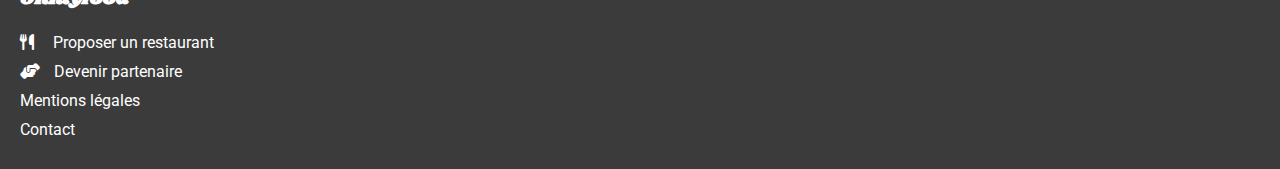
==== commit 66b4295a: "Merge branch 'main' of https://github.com/Alexabra83/Ohmyfood into main" ====
--- a/cartes/la_palette_du_gout.html
+++ b/cartes/la_palette_du_gout.html
@@ -135,7 +135,7 @@
             <a href="#">Mentions légales</a>
         </li>
         <li>
-            <a href="#">Contacts</a>
+            <a href="#">Contact</a>
         </li>
     </ul>
 </footer>
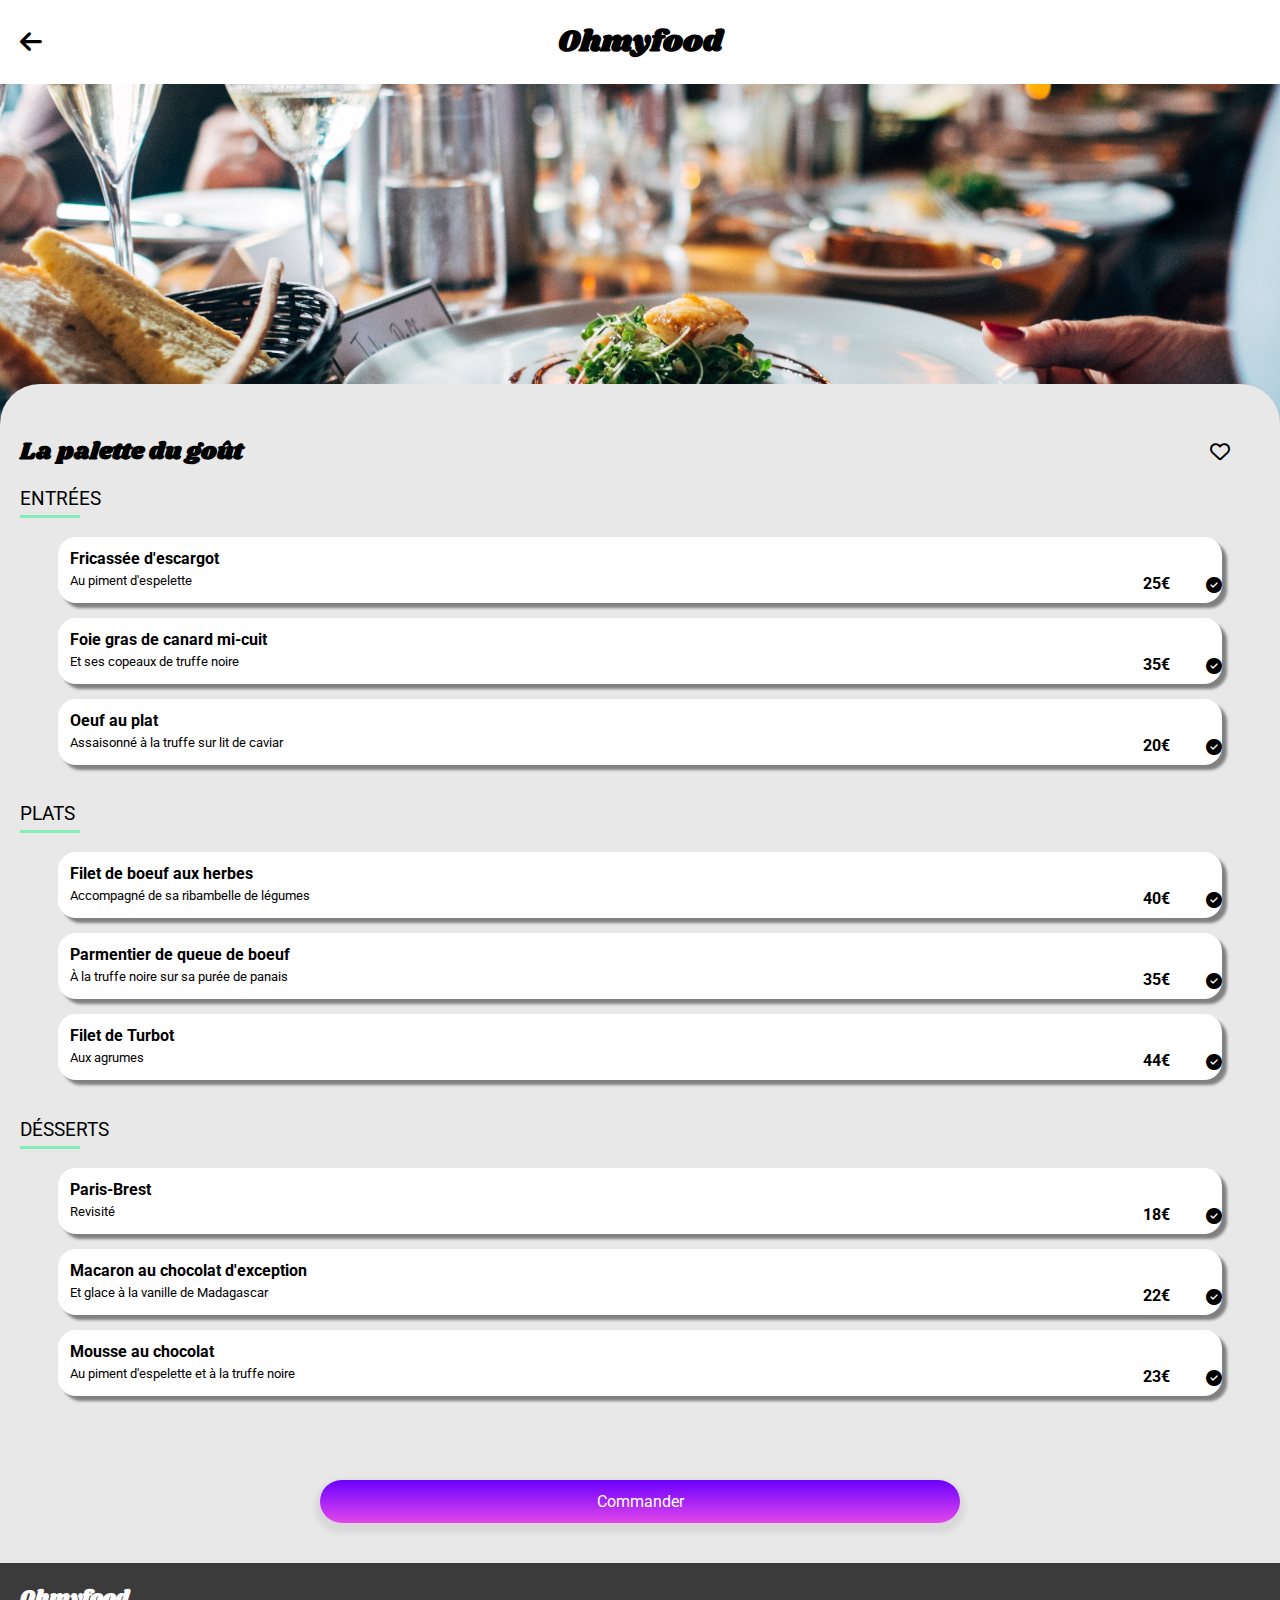
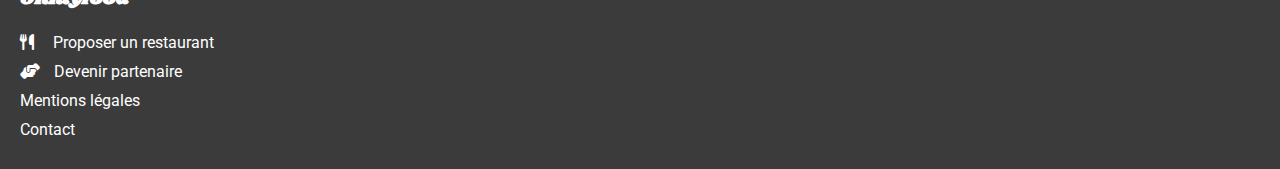
==== commit de592bd0: "css coeur" ====
--- a/cartes/la_palette_du_gout.html
+++ b/cartes/la_palette_du_gout.html
@@ -25,6 +25,7 @@
 
         <h2>La palette du goût
             <i class="fa-regular fa-heart heart-menus"></i>
+            <i class="fa-regular fa-heart heart-menus full-heart-menus"></i>
         </h2>
 
         <section class="menus">
--- a/style.css
+++ b/style.css
@@ -1,4 +1,25 @@
 @import url('https://fonts.googleapis.com/css2?family=Roboto:wght@400;500;700&family=Shrikhand&display=swap');
+
+@keyframes progressive {
+  0% {
+    transform: translateY(20px);
+    opacity: 0;
+  }
+  100% {
+    transform: translateY(0);
+    opacity: 1;
+  }
+}
+
+@keyframes none {
+  0% {
+    display: none;
+  }
+
+  100% {
+    display: block;
+  }
+}
 
 body {
     box-sizing: content-box;
@@ -6,6 +27,7 @@
     font-size: 16px;
     font-family: "Roboto", Arial, sans-serif;
 }
+
 /*---------------header-----------------*/
 
 header {
@@ -13,12 +35,15 @@
   font-family: "Shrikhand";
   text-align: center;
   }
+
+/*--------------------form------------------*/
 
 form {
   margin: auto;
 	padding: 20px 0 20px 0;
   width: 100%;
   background-color: rgb(222, 222, 222);
+  box-shadow: inset 0 8px 8px -3px gray;
   text-align: center;
 }
 
@@ -39,6 +64,8 @@
   opacity: 1;
   color: black;
 }
+
+/*-------------------main---------------------*/
 
 .presentation {
   display: flex;
@@ -79,6 +106,8 @@
   background: linear-gradient(hsla(297, 80%, 60%, 0.301), rgba(106, 0, 255, 0.302));
   color: #ffffff;
 }
+
+/*-----------------------fonctionnement--------------------*/
 
 .fonctionnement h2{
   margin: auto;
@@ -138,6 +167,8 @@
   color: white;
 }
 
+/*-----------------------arcticle restaurents-----------------*/
+
 main article {
   display: flex;
   flex-direction: column;
@@ -190,9 +221,25 @@
   color: black;
 }
 
+/*-------------------------Nouveau----------------------*/
+
+.nouveau {
+  position: absolute;
+  right: 15px; 
+  top: 15px;
+  border-radius: 2px;
+  padding: 5px 10px;
+  font-weight: 600;
+  background-color: greenyellow;
+  color: green;
+  cursor: pointer;
+}
+
+/*-------------------------coeur----------------------*/
+
 figure i {
   position: absolute;
-  right: 30px;
+  right: 30px; 
   bottom: 28px;
   font-size: 20px;
   cursor: pointer;
@@ -200,14 +247,21 @@
 }
 
 .full-heart {
-  font-size: 40px;
+  font-size: 20px;
+  font-weight: bolder;
   opacity: 0;
-}
-
-.full-heart:active {
+  background-clip: text;
+  color: transparent;
+  background-image: linear-gradient(blue, green);
+  transform: scale(1);
+  transition: all 1s ease;
+}
+
+.full-heart:hover {
   opacity: 1;
-  color: rgb(186, 51, 155);
-}
+}
+
+/*---------------------------footer------------------------*/
 
 footer {
   background-color: rgb(59, 59, 59);
@@ -244,6 +298,8 @@
 .fa-handshake-angle {
   padding-right: 10px;
 }
+
+/*----------------------CSS Menus-------------------*/
 
 .header_cartes {
   position: relative;
@@ -299,10 +355,28 @@
   font-family: 'Shrikhand';
 }
 
+/*-----------------------heart menus--------------------*/
 .heart-menus {
   position: absolute;
-  right: 40px;
-  font-size: 20px;
+  right: 50px;
+  font-size: 20px;
+}
+
+.full-heart-menus {
+  font-size: 20px;
+  font-weight: bolder;
+  transform: scale(1);
+  transition: all 1s ease;
+  background-image: linear-gradient(green, blue);
+  background-clip: text;
+  -webkit-background-clip: text;
+  opacity: 0;
+  color: transparent;
+  cursor: pointer;
+}
+
+.full-heart-menus:hover {
+  opacity: 1;
 }
 
 .menus {
@@ -331,6 +405,18 @@
   margin-bottom: 5px;
   padding: 0;
   list-style-type: none;
+}
+
+.entrees_menus {
+  animation: progressive 1s ease-in-out both;
+}
+
+.plats_menus {
+  animation: progressive 1s 0.5s ease-in-out both;
+}
+
+.desserts_menus {
+  animation: progressive 1s 1s ease-in-out both;
 }
 
 .articles_menus li {
@@ -398,17 +484,3 @@
   color: #ffffff;
 }
 
-@keyframes liste-menus {
-  0% {
-    transform: translateY(20px);
-    opacity: 0;
-  }
-  100% {
-    transform: translateY(0);
-    opacity: 1;
-  }
-}
-
-.menus li{
-  animation: liste-menus linear 1s both;
-}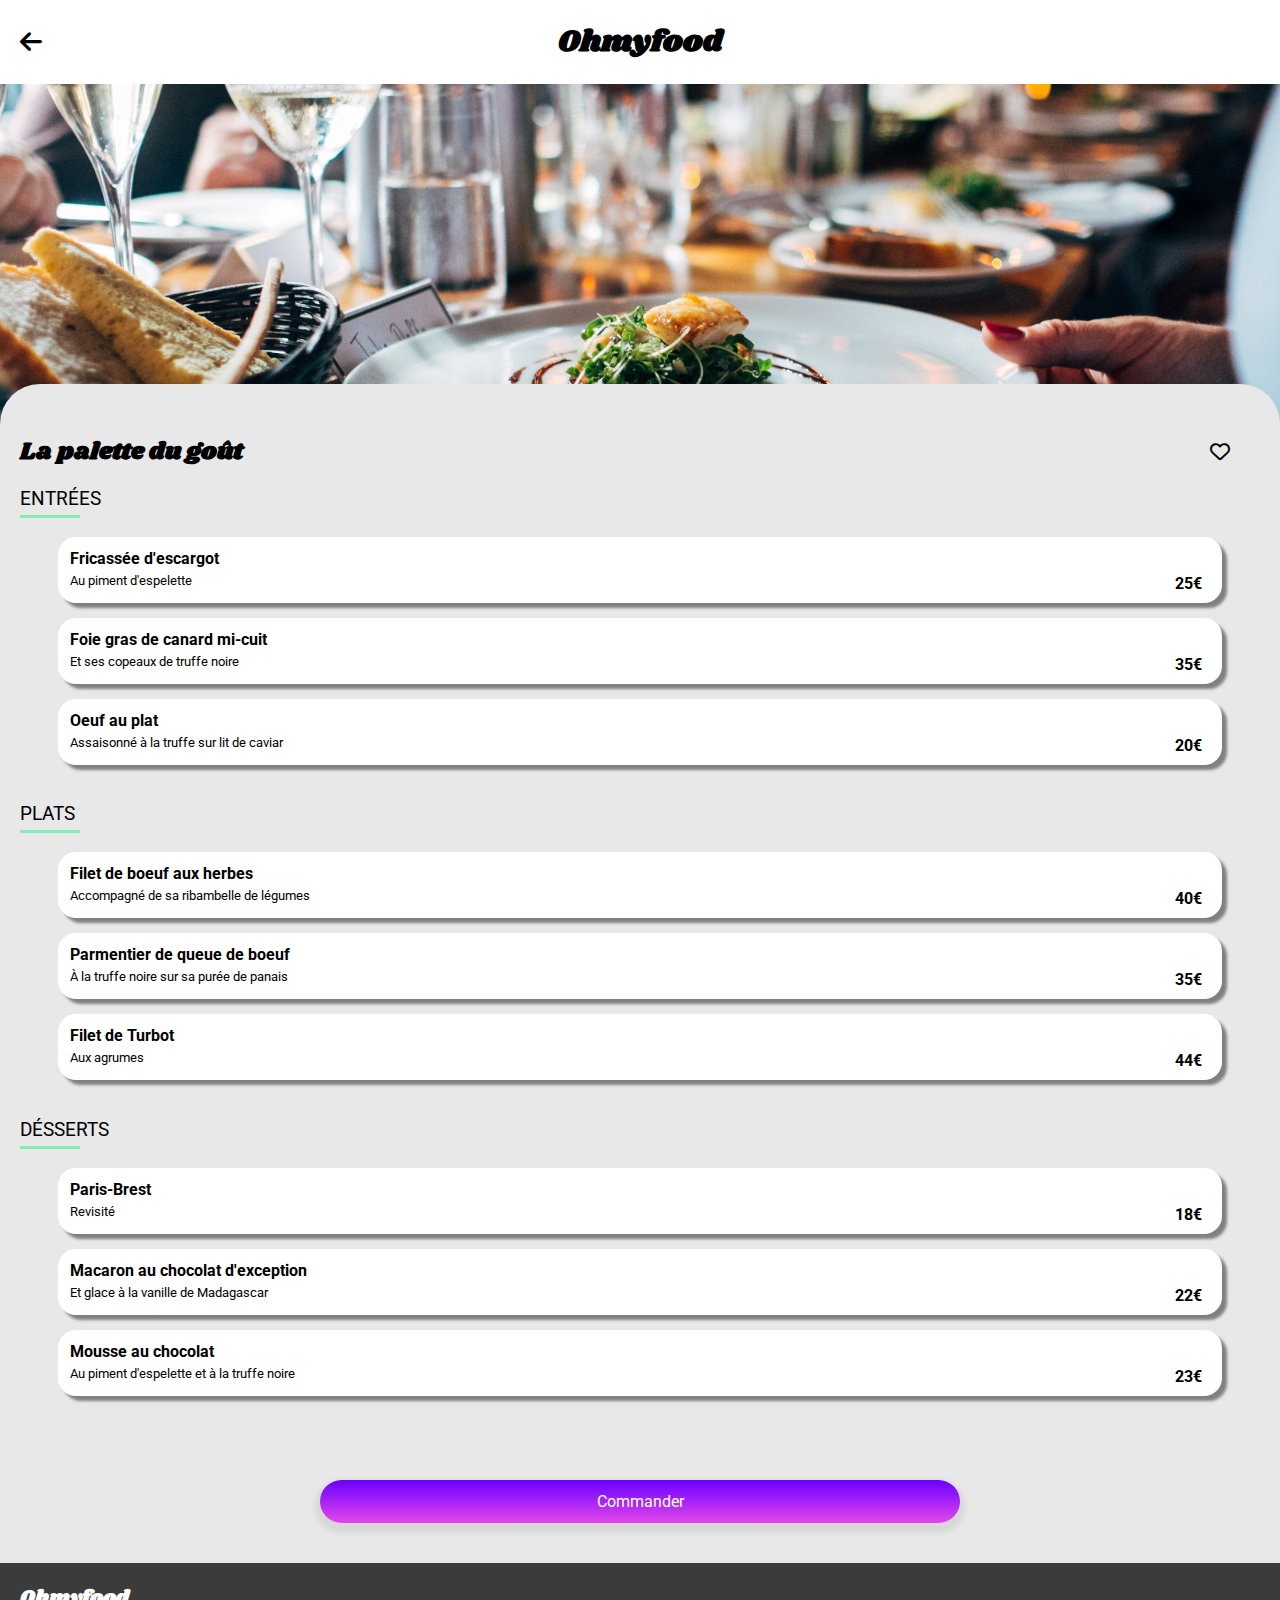
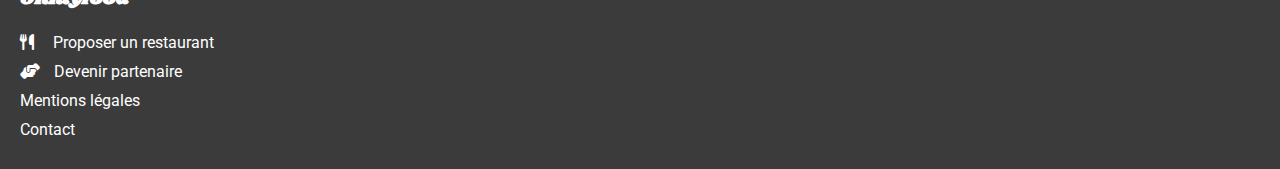
==== commit 8975e78a: "check menus" ====
--- a/cartes/la_palette_du_gout.html
+++ b/cartes/la_palette_du_gout.html
@@ -37,7 +37,9 @@
                         <p>Au piment d'espelette</p>
                     </section>
                     <b>25€</b>
-                    <i class="fas fa-circle-check"></i>
+                    <label class="check_menus">
+                        <i class="fas fa-circle-check"></i>
+                    </label>
                 </li>
                 <li>
                     <section class="textes_menus">
@@ -45,7 +47,9 @@
                         <p>Et ses copeaux de truffe noire</p>
                     </section>
                     <b>35€</b>
-                    <i class="fas fa-circle-check"></i>
+                    <label class="check_menus">
+                        <i class="fas fa-circle-check"></i>
+                    </label>
                 </li>
                 <li>
                     <section class="textes_menus">
@@ -53,7 +57,9 @@
                         <p>Assaisonné à la truffe sur lit de caviar</p>
                     </section>
                     <b>20€</b>
-                    <i class="fas fa-circle-check"></i>
+                    <label class="check_menus">
+                        <i class="fas fa-circle-check"></i>
+                    </label>
                 </li>
             </ul>
         </section>
@@ -67,7 +73,9 @@
                         <p>Accompagné de sa ribambelle de légumes</p>
                     </section>
                     <b>40€</b>
-                    <i class="fas fa-circle-check"></i>
+                    <label class="check_menus">
+                        <i class="fas fa-circle-check"></i>
+                    </label>
                 </li>
                 <li>
                     <section class="textes_menus">
@@ -75,7 +83,9 @@
                         <p>À la truffe noire sur sa purée de panais</p>
                     </section>
                     <b>35€</b>
-                    <i class="fas fa-circle-check"></i>
+                    <label class="check_menus">
+                        <i class="fas fa-circle-check"></i>
+                    </label>
                 </li>
                 <li>
                     <section class="textes_menus">
@@ -83,7 +93,9 @@
                         <p>Aux agrumes</p>
                     </section>
                     <b>44€</b>
-                    <i class="fas fa-circle-check"></i>
+                    <label class="check_menus">
+                        <i class="fas fa-circle-check"></i>
+                    </label>
                 </li>
             </ul>
         </section>
@@ -97,7 +109,9 @@
                         <p>Revisité</p>
                     </section>
                     <b>18€</b>
+                    <label class="check_menus">
                         <i class="fas fa-circle-check"></i>
+                    </label>
                 </li>
                 <li>
                     <section class="textes_menus">
@@ -105,7 +119,9 @@
                         <p>Et glace à la vanille de Madagascar</p>
                     </section>
                     <b>22€</b>
+                    <label class="check_menus">
                         <i class="fas fa-circle-check"></i>
+                    </label>
                 </li>
                 <li>
                     <section class="textes_menus">
@@ -113,7 +129,9 @@
                         <p>Au piment d'espelette et à la truffe noire</p>
                     </section>
                     <b>23€</b>
-                    <i class="fas fa-circle-check"></i>
+                    <label class="check_menus">
+                        <i class="fas fa-circle-check"></i>
+                    </label>
                 </li>
             </ul>
         </section>
--- a/style.css
+++ b/style.css
@@ -463,6 +463,48 @@
   font-weight: bold;
 }
 
+/*---------------------check---------------------*/
+
+.check_menus {
+  position: absolute;
+  right: -82px;
+  top: 0px;
+  display: flex;
+  justify-content: center;
+  align-items: center;
+  border-radius: 0 18px 18px 0;
+  height: 100%;
+  width: 62px;
+  background-color: greenyellow;
+}
+
+.check_menus i {
+  font-size: 30px;
+  color: #fff;
+}
+
+.articles_menus li:hover {
+  transform: scale(1.05);
+}
+
+.articles_menus li:hover .check_menus {
+  transition: all 1s ease;
+  transform: translateX(-80px);
+}
+
+.articles_menus li:hover i {
+  transition: all 1s ease;
+  transform: rotate(1turn);
+}
+
+.articles_menus li:hover b {
+  transition: all 1s ease;
+  transform: translate(-50px);
+}
+
+
+
+
 .articles_menus a {
   text-align: center;
   border: none;
